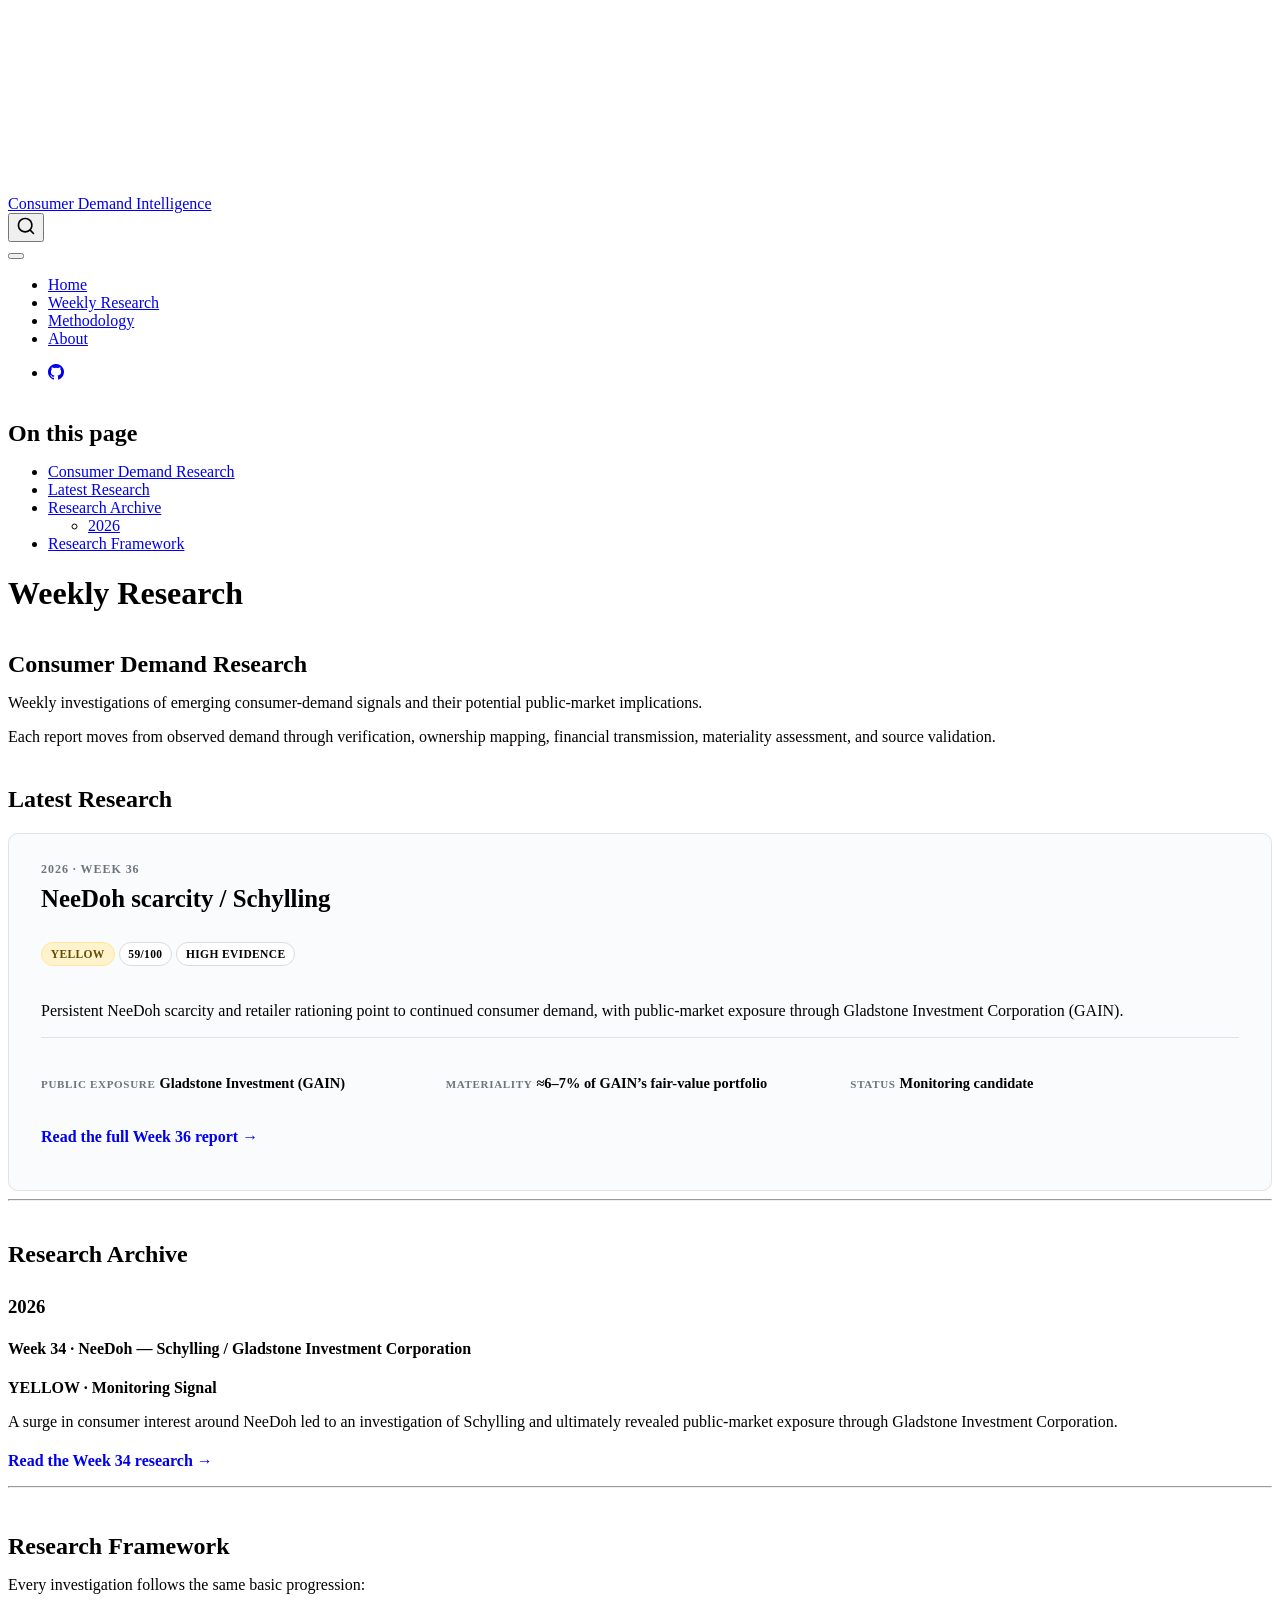
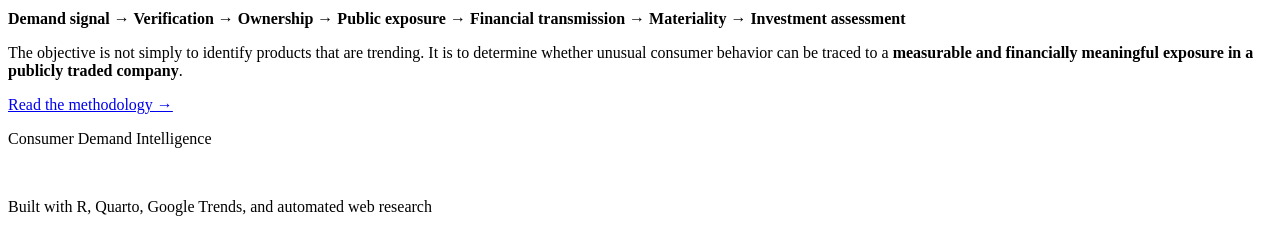
==== index.html @ 35b27fda "Built site for gh-pages" ====
<!DOCTYPE html>
<html xmlns="http://www.w3.org/1999/xhtml" lang="en" xml:lang="en"><head>

<meta charset="utf-8">
<meta name="generator" content="quarto-1.10.18">

<meta name="viewport" content="width=device-width, initial-scale=1.0, user-scalable=yes">


<title>Weekly Research – Consumer Demand Intelligence</title>
<style>
/* Default styles provided by pandoc.
** See https://pandoc.org/MANUAL.html#variables-for-html for config info.
*/
span.smallcaps{font-variant: small-caps;}
div.columns{display: flex; gap: 1.5em;}
div.column{flex: auto;}
@media screen {
div.columns{gap: min(4vw, 1.5em);}
div.column{overflow-x: auto;}
}
div.hanging-indent{margin-left: 1.5em; text-indent: -1.5em;}
ul.task-list{list-style: none;}
ul.task-list li input[type="checkbox"] {
  width: 0.8em;
  margin: 0 0.8em 0.2em -1em; /* quarto-specific, see https://github.com/quarto-dev/quarto-cli/issues/4556 */ 
  vertical-align: middle;
}
</style>


<script src="site_libs/quarto-nav/quarto-nav.js"></script>
<script src="site_libs/quarto-nav/headroom.min.js"></script>
<script src="site_libs/clipboard/clipboard.min.js"></script>
<script src="site_libs/quarto-search/autocomplete.umd.js"></script>
<script src="site_libs/quarto-search/fuse.min.js"></script>
<script src="site_libs/quarto-search/quarto-search.js"></script>
<meta name="quarto:offset" content="./">
<script src="site_libs/quarto-html/quarto.js" type="module"></script>
<script src="site_libs/quarto-html/tabsets/tabsets.js" type="module"></script>
<script src="site_libs/quarto-html/popper.min.js"></script>
<script src="site_libs/quarto-html/tippy.umd.min.js"></script>
<script src="site_libs/quarto-html/anchor.min.js"></script>
<link href="site_libs/quarto-html/tippy.css" rel="stylesheet">
<link href="site_libs/quarto-html/quarto-syntax-highlighting-64a204ab8560d761af7679ceaba22944.css" rel="stylesheet" id="quarto-text-highlighting-styles">
<script src="site_libs/bootstrap/bootstrap.min.js"></script>
<link href="site_libs/bootstrap/bootstrap-icons.css" rel="stylesheet">
<link href="site_libs/bootstrap/bootstrap-3e9b1289f5f353c49b617ce48ad2bc38.min.css" rel="stylesheet" append-hash="true" id="quarto-bootstrap" data-mode="light">
<script id="quarto-search-options" type="application/json">{
  "location": "navbar",
  "copy-button": false,
  "collapse-after": 3,
  "panel-placement": "end",
  "type": "overlay",
  "limit": 50,
  "keyboard-shortcut": [
    "f",
    "/",
    "s"
  ],
  "show-item-context": false,
  "language": {
    "search-no-results-text": "No results",
    "search-matching-documents-text": "matching documents",
    "search-copy-link-title": "Copy link to search",
    "search-hide-matches-text": "Hide additional matches",
    "search-more-match-text": "more match in this document",
    "search-more-matches-text": "more matches in this document",
    "search-clear-button-title": "Clear",
    "search-text-placeholder": "",
    "search-detached-cancel-button-title": "Cancel",
    "search-submit-button-title": "Submit",
    "search-label": "Search"
  }
}</script>


<link rel="stylesheet" href="styles.css">
</head>

<body class="nav-fixed research-hub quarto-light">

<div id="quarto-search-results"></div>
  <header id="quarto-header" class="headroom fixed-top">
    <nav class="navbar navbar-expand-lg " data-bs-theme="dark">
      <div class="navbar-container container-fluid">
      <div class="navbar-brand-container mx-auto">
    <a class="navbar-brand" href="./index.html">
    <span class="navbar-title">Consumer Demand Intelligence</span>
    </a>
  </div>
            <div id="quarto-search" class="" title="Search"></div>
          <button class="navbar-toggler" type="button" data-bs-toggle="collapse" data-bs-target="#navbarCollapse" aria-controls="navbarCollapse" role="menu" aria-expanded="false" aria-label="Toggle navigation" onclick="if (window.quartoToggleHeadroom) { window.quartoToggleHeadroom(); }">
  <span class="navbar-toggler-icon"></span>
</button>
          <div class="collapse navbar-collapse" id="navbarCollapse">
            <ul class="navbar-nav navbar-nav-scroll me-auto">
  <li class="nav-item">
    <a class="nav-link active" href="./index.html" aria-current="page"> 
<span class="menu-text">Home</span></a>
  </li>  
  <li class="nav-item">
    <a class="nav-link" href="./research/index.html"> 
<span class="menu-text">Weekly Research</span></a>
  </li>  
  <li class="nav-item">
    <a class="nav-link" href="./methodology.html"> 
<span class="menu-text">Methodology</span></a>
  </li>  
  <li class="nav-item">
    <a class="nav-link" href="./about.html"> 
<span class="menu-text">About</span></a>
  </li>  
</ul>
            <ul class="navbar-nav navbar-nav-scroll ms-auto">
  <li class="nav-item compact">
    <a class="nav-link" href="https://github.com/JosePenaS/consumer-demand-intelligence"> <i class="bi bi-github" role="img">
</i> 
<span class="menu-text"></span></a>
  </li>  
</ul>
          </div> <!-- /navcollapse -->
            <div class="quarto-navbar-tools">
</div>
      </div> <!-- /container-fluid -->
    </nav>
</header>
<!-- content -->
<div id="quarto-content" class="quarto-container page-columns page-rows-contents page-layout-full page-navbar">
<!-- sidebar -->
<!-- margin-sidebar -->
    <div id="quarto-margin-sidebar" class="sidebar margin-sidebar">
        <nav id="TOC" role="doc-toc" class="toc-active">
    <h2 id="toc-title">On this page</h2>
   
  <ul>
  <li><a href="#consumer-demand-research" id="toc-consumer-demand-research" class="nav-link active" data-scroll-target="#consumer-demand-research">Consumer Demand Research</a></li>
  <li><a href="#latest-research" id="toc-latest-research" class="nav-link" data-scroll-target="#latest-research">Latest Research</a></li>
  <li><a href="#research-archive" id="toc-research-archive" class="nav-link" data-scroll-target="#research-archive">Research Archive</a>
  <ul class="collapse">
  <li><a href="#section" id="toc-section" class="nav-link" data-scroll-target="#section">2026</a></li>
  </ul></li>
  <li><a href="#research-framework" id="toc-research-framework" class="nav-link" data-scroll-target="#research-framework">Research Framework</a></li>
  </ul>
</nav>
    </div>
<!-- main -->
<main class="content column-page-left" id="quarto-document-content">

<header id="title-block-header" class="quarto-title-block default">
<div class="quarto-title">
<h1 class="title">Weekly Research</h1>
</div>



<div class="quarto-title-meta column-page-left">

    
  
    
  </div>
  


</header>


<section id="consumer-demand-research" class="level2">
<h2 class="anchored" data-anchor-id="consumer-demand-research">Consumer Demand Research</h2>
<p>Weekly investigations of emerging consumer-demand signals and their potential public-market implications.</p>
<p>Each report moves from observed demand through verification, ownership mapping, financial transmission, materiality assessment, and source validation.</p>
<!-- AUTO-WEEKLY-START -->
</section>
<section id="latest-research" class="level2">
<h2 class="anchored" data-anchor-id="latest-research">Latest Research</h2>
<div class="research-feature">
<div class="research-kicker">
2026 · WEEK 36
</div>
<section id="needoh-scarcity-schylling" class="level3">
<h3 class="anchored" data-anchor-id="needoh-scarcity-schylling">NeeDoh scarcity / Schylling</h3>
<div class="research-meta">
<p><span class="research-badge research-badge-yellow">YELLOW</span> <span class="research-badge">59/100</span> <span class="research-badge">HIGH EVIDENCE</span></p>
</div>
<p>Persistent NeeDoh scarcity and retailer rationing point to continued consumer demand, with public-market exposure through Gladstone Investment Corporation (GAIN).</p>
<div class="research-stats">
<div>
<p><span>PUBLIC EXPOSURE</span> <strong>Gladstone Investment (GAIN)</strong></p>
</div>
<div>
<p><span>MATERIALITY</span> <strong>≈6–7% of GAIN’s fair-value portfolio</strong></p>
</div>
<div>
<p><span>STATUS</span> <strong>Monitoring candidate</strong></p>
</div>
</div>
<p><a href="2026-W36.qmd" class="research-report-link">Read the full Week 36 report →</a></p>
</section>
</div>
<!-- AUTO-WEEKLY-END -->
<hr>
</section>
<section id="research-archive" class="level2">
<h2 class="anchored" data-anchor-id="research-archive">Research Archive</h2>
<section id="section" class="level3">
<h3 class="anchored" data-anchor-id="section">2026</h3>
<section id="week-34-needoh-schylling-gladstone-investment-corporation" class="level4">
<h4 class="anchored" data-anchor-id="week-34-needoh-schylling-gladstone-investment-corporation">Week 34 · NeeDoh — Schylling / Gladstone Investment Corporation</h4>
<p><strong>YELLOW · Monitoring Signal</strong></p>
<p>A surge in consumer interest around NeeDoh led to an investigation of Schylling and ultimately revealed public-market exposure through Gladstone Investment Corporation.</p>
<p><a href="2026-W34-needoh.qmd">Read the Week 34 research →</a></p>
<hr>
</section>
</section>
</section>
<section id="research-framework" class="level2">
<h2 class="anchored" data-anchor-id="research-framework">Research Framework</h2>
<p>Every investigation follows the same basic progression:</p>
<p><strong>Demand signal → Verification → Ownership → Public exposure → Financial transmission → Materiality → Investment assessment</strong></p>
<p>The objective is not simply to identify products that are trending. It is to determine whether unusual consumer behavior can be traced to a <strong>measurable and financially meaningful exposure in a publicly traded company</strong>.</p>
<p><a href="../methodology.qmd">Read the methodology →</a></p>


</section>

</main> <!-- /main -->
<script id="quarto-html-after-body" type="application/javascript">
  window.document.addEventListener("DOMContentLoaded", function (event) {
    const icon = "";
    const anchorJS = new window.AnchorJS();
    anchorJS.options = {
      placement: 'right',
      icon: icon
    };
    anchorJS.add('.anchored');
    const isCodeAnnotation = (el) => {
      for (const clz of el.classList) {
        if (clz.startsWith('code-annotation-')) {                     
          return true;
        }
      }
      return false;
    }
    const onCopySuccess = function(e) {
      // button target
      const button = e.trigger;
      // don't keep focus
      button.blur();
      // flash "checked"
      button.classList.add('code-copy-button-checked');
      var currentTitle = button.getAttribute("title");
      button.setAttribute("title", "Copied!");
      let tooltip;
      if (window.bootstrap) {
        button.setAttribute("data-bs-toggle", "tooltip");
        button.setAttribute("data-bs-placement", "left");
        button.setAttribute("data-bs-title", "Copied!");
        tooltip = new bootstrap.Tooltip(button, 
          { trigger: "manual", 
            customClass: "code-copy-button-tooltip",
            offset: [0, -8]});
        tooltip.show();    
      }
      setTimeout(function() {
        if (tooltip) {
          tooltip.hide();
          button.removeAttribute("data-bs-title");
          button.removeAttribute("data-bs-toggle");
          button.removeAttribute("data-bs-placement");
        }
        button.setAttribute("title", currentTitle);
        button.classList.remove('code-copy-button-checked');
      }, 1000);
      // clear code selection
      e.clearSelection();
    }
    const getTextToCopy = function(trigger) {
      const outerScaffold = trigger.parentElement.cloneNode(true);
      const codeEl = outerScaffold.querySelector('code');
      for (const childEl of codeEl.children) {
        if (isCodeAnnotation(childEl)) {
          childEl.remove();
        }
      }
      return codeEl.innerText;
    }
    const clipboard = new window.ClipboardJS('.code-copy-button:not([data-in-quarto-modal])', {
      text: getTextToCopy
    });
    clipboard.on('success', onCopySuccess);
    if (window.document.getElementById('quarto-embedded-source-code-modal')) {
      const clipboardModal = new window.ClipboardJS('.code-copy-button[data-in-quarto-modal]', {
        text: getTextToCopy,
        container: window.document.getElementById('quarto-embedded-source-code-modal')
      });
      clipboardModal.on('success', onCopySuccess);
    }
      var localhostRegex = new RegExp(/^(?:http|https):\/\/localhost\:?[0-9]*\//);
      var mailtoRegex = new RegExp(/^mailto:/);
        var filterRegex = new RegExp("https:\/\/JosePenaS\.github\.io\/consumer-demand-intelligence\/");
      var isInternal = (href) => {
          return filterRegex.test(href) || localhostRegex.test(href) || mailtoRegex.test(href);
      }
      // Inspect non-navigation links and adorn them if external
     var links = window.document.querySelectorAll('a[href]:not(.nav-link):not(.navbar-brand):not(.toc-action):not(.sidebar-link):not(.sidebar-item-toggle):not(.pagination-link):not(.no-external):not([aria-hidden]):not(.dropdown-item):not(.quarto-navigation-tool):not(.about-link)');
      for (var i=0; i<links.length; i++) {
        const link = links[i];
        if (!isInternal(link.href)) {
          // undo the damage that might have been done by quarto-nav.js in the case of
          // links that we want to consider external
          if (link.dataset.originalHref !== undefined) {
            link.href = link.dataset.originalHref;
          }
            // target, if specified
            link.setAttribute("target", "_blank");
            if (link.getAttribute("rel") === null) {
              link.setAttribute("rel", "noopener");
            }
        }
      }
    function tippyHover(el, contentFn, onTriggerFn, onUntriggerFn) {
      const config = {
        allowHTML: true,
        maxWidth: 500,
        delay: 100,
        arrow: false,
        appendTo: function(el) {
            return el.parentElement;
        },
        interactive: true,
        interactiveBorder: 10,
        theme: 'quarto',
        placement: 'bottom-start',
      };
      if (contentFn) {
        config.content = contentFn;
      }
      if (onTriggerFn) {
        config.onTrigger = onTriggerFn;
      }
      if (onUntriggerFn) {
        config.onUntrigger = onUntriggerFn;
      }
      window.tippy(el, config); 
    }
    const noterefs = window.document.querySelectorAll('a[role="doc-noteref"]');
    for (var i=0; i<noterefs.length; i++) {
      const ref = noterefs[i];
      tippyHover(ref, function() {
        // use id or data attribute instead here
        let href = ref.getAttribute('data-footnote-href') || ref.getAttribute('href');
        try { href = new URL(href).hash; } catch {}
        const id = href.replace(/^#\/?/, "");
        const note = window.document.getElementById(id);
        if (note) {
          return note.innerHTML;
        } else {
          return "";
        }
      });
    }
    const xrefs = window.document.querySelectorAll('a.quarto-xref');
    const processXRef = (id, note) => {
      // Strip column container classes
      const stripColumnClz = (el) => {
        el.classList.remove("page-full", "page-columns");
        if (el.children) {
          for (const child of el.children) {
            stripColumnClz(child);
          }
        }
      }
      stripColumnClz(note)
      if (id === null || id.startsWith('sec-')) {
        // Special case sections, only their first couple elements
        const container = document.createElement("div");
        if (note.children && note.children.length > 2) {
          container.appendChild(note.children[0].cloneNode(true));
          for (let i = 1; i < note.children.length; i++) {
            const child = note.children[i];
            if (child.tagName === "P" && child.innerText === "") {
              continue;
            } else {
              container.appendChild(child.cloneNode(true));
              break;
            }
          }
          if (window.Quarto?.typesetMath) {
            window.Quarto.typesetMath(container);
          }
          return container.innerHTML
        } else {
          if (window.Quarto?.typesetMath) {
            window.Quarto.typesetMath(note);
          }
          return note.innerHTML;
        }
      } else {
        // Remove any anchor links if they are present
        const anchorLink = note.querySelector('a.anchorjs-link');
        if (anchorLink) {
          anchorLink.remove();
        }
        if (window.Quarto?.typesetMath) {
          window.Quarto.typesetMath(note);
        }
        if (note.classList.contains("callout")) {
          return note.outerHTML;
        } else {
          return note.innerHTML;
        }
      }
    }
    for (var i=0; i<xrefs.length; i++) {
      const xref = xrefs[i];
      tippyHover(xref, undefined, function(instance) {
        instance.disable();
        let url = xref.getAttribute('href');
        let hash = undefined; 
        if (url.startsWith('#')) {
          hash = url;
        } else {
          try { hash = new URL(url).hash; } catch {}
        }
        if (hash) {
          const id = hash.replace(/^#\/?/, "");
          const note = window.document.getElementById(id);
          if (note !== null) {
            try {
              const html = processXRef(id, note.cloneNode(true));
              instance.setContent(html);
            } finally {
              instance.enable();
              instance.show();
            }
          } else {
            // See if we can fetch this
            fetch(url.split('#')[0])
            .then(res => res.text())
            .then(html => {
              const parser = new DOMParser();
              const htmlDoc = parser.parseFromString(html, "text/html");
              const note = htmlDoc.getElementById(id);
              if (note !== null) {
                const html = processXRef(id, note);
                instance.setContent(html);
              } 
            }).finally(() => {
              instance.enable();
              instance.show();
            });
          }
        } else {
          // See if we can fetch a full url (with no hash to target)
          // This is a special case and we should probably do some content thinning / targeting
          fetch(url)
          .then(res => res.text())
          .then(html => {
            const parser = new DOMParser();
            const htmlDoc = parser.parseFromString(html, "text/html");
            const note = htmlDoc.querySelector('main.content');
            if (note !== null) {
              // This should only happen for chapter cross references
              // (since there is no id in the URL)
              // remove the first header
              if (note.children.length > 0 && note.children[0].tagName === "HEADER") {
                note.children[0].remove();
              }
              const html = processXRef(null, note);
              instance.setContent(html);
            } 
          }).finally(() => {
            instance.enable();
            instance.show();
          });
        }
      }, function(instance) {
      });
    }
        let selectedAnnoteEl;
        const selectorForAnnotation = ( cell, annotation) => {
          let cellAttr = 'data-code-cell="' + cell + '"';
          let lineAttr = 'data-code-annotation="' +  annotation + '"';
          const selector = 'span[' + cellAttr + '][' + lineAttr + ']';
          return selector;
        }
        const selectCodeLines = (annoteEl) => {
          const doc = window.document;
          const targetCell = annoteEl.getAttribute("data-target-cell");
          const targetAnnotation = annoteEl.getAttribute("data-target-annotation");
          const annoteSpan = window.document.querySelector(selectorForAnnotation(targetCell, targetAnnotation));
          const lines = annoteSpan.getAttribute("data-code-lines").split(",");
          const lineIds = lines.map((line) => {
            return targetCell + "-" + line;
          })
          let top = null;
          let height = null;
          let parent = null;
          if (lineIds.length > 0) {
              //compute the position of the single el (top and bottom and make a div)
              const el = window.document.getElementById(lineIds[0]);
              top = el.offsetTop;
              height = el.offsetHeight;
              parent = el.parentElement.parentElement;
            if (lineIds.length > 1) {
              const lastEl = window.document.getElementById(lineIds[lineIds.length - 1]);
              const bottom = lastEl.offsetTop + lastEl.offsetHeight;
              height = bottom - top;
            }
            if (top !== null && height !== null && parent !== null) {
              // cook up a div (if necessary) and position it 
              let div = window.document.getElementById("code-annotation-line-highlight");
              if (div === null) {
                div = window.document.createElement("div");
                div.setAttribute("id", "code-annotation-line-highlight");
                div.style.position = 'absolute';
                parent.appendChild(div);
              }
              div.style.top = top - 2 + "px";
              div.style.height = height + 4 + "px";
              div.style.left = 0;
              let gutterDiv = window.document.getElementById("code-annotation-line-highlight-gutter");
              if (gutterDiv === null) {
                gutterDiv = window.document.createElement("div");
                gutterDiv.setAttribute("id", "code-annotation-line-highlight-gutter");
                gutterDiv.style.position = 'absolute';
                const codeCell = window.document.getElementById(targetCell);
                const gutter = codeCell.querySelector('.code-annotation-gutter');
                gutter.appendChild(gutterDiv);
              }
              gutterDiv.style.top = top - 2 + "px";
              gutterDiv.style.height = height + 4 + "px";
            }
            selectedAnnoteEl = annoteEl;
          }
        };
        const unselectCodeLines = () => {
          const elementsIds = ["code-annotation-line-highlight", "code-annotation-line-highlight-gutter"];
          elementsIds.forEach((elId) => {
            const div = window.document.getElementById(elId);
            if (div) {
              div.remove();
            }
          });
          selectedAnnoteEl = undefined;
        };
          // Handle positioning of the toggle
      window.addEventListener(
        "resize",
        throttle(() => {
          elRect = undefined;
          if (selectedAnnoteEl) {
            selectCodeLines(selectedAnnoteEl);
          }
        }, 10)
      );
      function throttle(fn, ms) {
      let throttle = false;
      let timer;
        return (...args) => {
          if(!throttle) { // first call gets through
              fn.apply(this, args);
              throttle = true;
          } else { // all the others get throttled
              if(timer) clearTimeout(timer); // cancel #2
              timer = setTimeout(() => {
                fn.apply(this, args);
                timer = throttle = false;
              }, ms);
          }
        };
      }
        // Attach click handler to the DT
        const annoteDls = window.document.querySelectorAll('dt[data-target-cell]');
        for (const annoteDlNode of annoteDls) {
          annoteDlNode.addEventListener('click', (event) => {
            const clickedEl = event.target;
            if (clickedEl !== selectedAnnoteEl) {
              unselectCodeLines();
              const activeEl = window.document.querySelector('dt[data-target-cell].code-annotation-active');
              if (activeEl) {
                activeEl.classList.remove('code-annotation-active');
              }
              selectCodeLines(clickedEl);
              clickedEl.classList.add('code-annotation-active');
            } else {
              // Unselect the line
              unselectCodeLines();
              clickedEl.classList.remove('code-annotation-active');
            }
          });
        }
    const findCites = (el) => {
      const parentEl = el.parentElement;
      if (parentEl) {
        const cites = parentEl.dataset.cites;
        if (cites) {
          return {
            el,
            cites: cites.split(' ')
          };
        } else {
          return findCites(el.parentElement)
        }
      } else {
        return undefined;
      }
    };
    var bibliorefs = window.document.querySelectorAll('a[role="doc-biblioref"]');
    for (var i=0; i<bibliorefs.length; i++) {
      const ref = bibliorefs[i];
      const citeInfo = findCites(ref);
      if (citeInfo) {
        tippyHover(citeInfo.el, function() {
          var popup = window.document.createElement('div');
          citeInfo.cites.forEach(function(cite) {
            var citeDiv = window.document.createElement('div');
            citeDiv.classList.add('hanging-indent');
            citeDiv.classList.add('csl-entry');
            var biblioDiv = window.document.getElementById('ref-' + cite);
            if (biblioDiv) {
              citeDiv.innerHTML = biblioDiv.innerHTML;
            }
            popup.appendChild(citeDiv);
          });
          return popup.innerHTML;
        });
      }
    }
  });
  </script>
</div> <!-- /content -->
<footer class="footer">
  <div class="nav-footer">
    <div class="nav-footer-left">
<p>Consumer Demand Intelligence</p>
</div>   
    <div class="nav-footer-center">
      &nbsp;
    </div>
    <div class="nav-footer-right">
<p>Built with R, Quarto, Google Trends, and automated web research</p>
</div>
  </div>
</footer>




</body></html>
---- site_libs/quarto-html/tippy.css ----
.tippy-box[data-animation=fade][data-state=hidden]{opacity:0}[data-tippy-root]{max-width:calc(100vw - 10px)}.tippy-box{position:relative;background-color:#333;color:#fff;border-radius:4px;font-size:14px;line-height:1.4;white-space:normal;outline:0;transition-property:transform,visibility,opacity}.tippy-box[data-placement^=top]>.tippy-arrow{bottom:0}.tippy-box[data-placement^=top]>.tippy-arrow:before{bottom:-7px;left:0;border-width:8px 8px 0;border-top-color:initial;transform-origin:center top}.tippy-box[data-placement^=bottom]>.tippy-arrow{top:0}.tippy-box[data-placement^=bottom]>.tippy-arrow:before{top:-7px;left:0;border-width:0 8px 8px;border-bottom-color:initial;transform-origin:center bottom}.tippy-box[data-placement^=left]>.tippy-arrow{right:0}.tippy-box[data-placement^=left]>.tippy-arrow:before{border-width:8px 0 8px 8px;border-left-color:initial;right:-7px;transform-origin:center left}.tippy-box[data-placement^=right]>.tippy-arrow{left:0}.tippy-box[data-placement^=right]>.tippy-arrow:before{left:-7px;border-width:8px 8px 8px 0;border-right-color:initial;transform-origin:center right}.tippy-box[data-inertia][data-state=visible]{transition-timing-function:cubic-bezier(.54,1.5,.38,1.11)}.tippy-arrow{width:16px;height:16px;color:#333}.tippy-arrow:before{content:"";position:absolute;border-color:transparent;border-style:solid}.tippy-content{position:relative;padding:5px 9px;z-index:1}
---- site_libs/quarto-html/quarto-syntax-highlighting-64a204ab8560d761af7679ceaba22944.css ----
/* quarto syntax highlight colors */
:root {
  --quarto-hl-ot-color: #003B4F;
  --quarto-hl-at-color: #657422;
  --quarto-hl-ss-color: #20794D;
  --quarto-hl-an-color: #5E5E5E;
  --quarto-hl-fu-color: #4758AB;
  --quarto-hl-st-color: #20794D;
  --quarto-hl-cf-color: #003B4F;
  --quarto-hl-op-color: #5E5E5E;
  --quarto-hl-er-color: #AD0000;
  --quarto-hl-bn-color: #AD0000;
  --quarto-hl-al-color: #AD0000;
  --quarto-hl-va-color: #111111;
  --quarto-hl-bu-color: inherit;
  --quarto-hl-ex-color: inherit;
  --quarto-hl-pp-color: #AD0000;
  --quarto-hl-in-color: #5E5E5E;
  --quarto-hl-vs-color: #20794D;
  --quarto-hl-wa-color: #5E5E5E;
  --quarto-hl-do-color: #5E5E5E;
  --quarto-hl-im-color: #00769E;
  --quarto-hl-ch-color: #20794D;
  --quarto-hl-dt-color: #AD0000;
  --quarto-hl-fl-color: #AD0000;
  --quarto-hl-co-color: #5E5E5E;
  --quarto-hl-cv-color: #5E5E5E;
  --quarto-hl-cn-color: #8f5902;
  --quarto-hl-sc-color: #5E5E5E;
  --quarto-hl-dv-color: #AD0000;
  --quarto-hl-kw-color: #003B4F;
}

/* other quarto variables */
:root {
  --quarto-font-monospace: SFMono-Regular, Menlo, Monaco, Consolas, "Liberation Mono", "Courier New", monospace;
}

/* syntax highlight based on Pandoc's rules */
pre > code.sourceCode > span {
  color: #003B4F;
}

code.sourceCode > span {
  color: #003B4F;
}

div.sourceCode,
div.sourceCode pre.sourceCode {
  color: #003B4F;
}

/* Normal */
code span {
  color: #003B4F;
}

/* Alert */
code span.al {
  color: #AD0000;
  font-style: inherit;
}

/* Annotation */
code span.an {
  color: #5E5E5E;
  font-style: inherit;
}

/* Attribute */
code span.at {
  color: #657422;
  font-style: inherit;
}

/* BaseN */
code span.bn {
  color: #AD0000;
  font-style: inherit;
}

/* BuiltIn */
code span.bu {
  font-style: inherit;
}

/* ControlFlow */
code span.cf {
  color: #003B4F;
  font-weight: bold;
  font-style: inherit;
}

/* Char */
code span.ch {
  color: #20794D;
  font-style: inherit;
}

/* Constant */
code span.cn {
  color: #8f5902;
  font-style: inherit;
}

/* Comment */
code span.co {
  color: #5E5E5E;
  font-style: inherit;
}

/* CommentVar */
code span.cv {
  color: #5E5E5E;
  font-style: italic;
}

/* Documentation */
code span.do {
  color: #5E5E5E;
  font-style: italic;
}

/* DataType */
code span.dt {
  color: #AD0000;
  font-style: inherit;
}

/* DecVal */
code span.dv {
  color: #AD0000;
  font-style: inherit;
}

/* Error */
code span.er {
  color: #AD0000;
  font-style: inherit;
}

/* Extension */
code span.ex {
  font-style: inherit;
}

/* Float */
code span.fl {
  color: #AD0000;
  font-style: inherit;
}

/* Function */
code span.fu {
  color: #4758AB;
  font-style: inherit;
}

/* Import */
code span.im {
  color: #00769E;
  font-style: inherit;
}

/* Information */
code span.in {
  color: #5E5E5E;
  font-style: inherit;
}

/* Keyword */
code span.kw {
  color: #003B4F;
  font-weight: bold;
  font-style: inherit;
}

/* Operator */
code span.op {
  color: #5E5E5E;
  font-style: inherit;
}

/* Other */
code span.ot {
  color: #003B4F;
  font-style: inherit;
}

/* Preprocessor */
code span.pp {
  color: #AD0000;
  font-style: inherit;
}

/* SpecialChar */
code span.sc {
  color: #5E5E5E;
  font-style: inherit;
}

/* SpecialString */
code span.ss {
  color: #20794D;
  font-style: inherit;
}

/* String */
code span.st {
  color: #20794D;
  font-style: inherit;
}

/* Variable */
code span.va {
  color: #111111;
  font-style: inherit;
}

/* VerbatimString */
code span.vs {
  color: #20794D;
  font-style: inherit;
}

/* Warning */
code span.wa {
  color: #5E5E5E;
  font-style: italic;
}

.prevent-inlining {
  content: "</";
}

/*# sourceMappingURL=9d8d5bb603a83b8298b89080a598c93b.css.map */
---- styles.css ----
/* css styles */

table {
  display: block;
  overflow-x: auto;
  white-space: nowrap;
}

.callout {
  margin-top: 1.5rem;
  margin-bottom: 1.5rem;
}

h2 {
  margin-top: 2.5rem;
}

h3 {
  margin-top: 1.75rem;
}

/* ============================================================
   Weekly Research — comparison table
   ============================================================ */

#comparison-table {
  width: 100%;
  max-width: 100%;
  overflow-x: visible;
}

#comparison-table table {
  width: 100%;
  max-width: 100%;
  table-layout: auto;
  font-size: 0.85rem;
  margin-bottom: 0.75rem;
}

#comparison-table th,
#comparison-table td {
  padding: 0.5rem 0.55rem;
  vertical-align: top;
  line-height: 1.35;
  white-space: normal;
}

#comparison-table th:nth-child(2),
#comparison-table td:nth-child(2),
#comparison-table th:nth-child(3),
#comparison-table td:nth-child(3),
#comparison-table th:nth-child(6),
#comparison-table td:nth-child(6),
#comparison-table th:nth-child(7),
#comparison-table td:nth-child(7) {
  white-space: nowrap;
}

/* ============================================================
   Weekly Research Hub
   ============================================================ */

.research-hub h1.title {
  margin-bottom: 1.25rem;
}

/* Section spacing */
.research-hub h2 {
  margin-top: 2.4rem;
  margin-bottom: 1rem;
}

/* Latest research card */
.research-hub #latest-research + h3 {
  margin-top: 0;
}

.research-hub #latest-research ~ h3:first-of-type {
  font-size: 1.45rem;
}

/* The content between Latest Research and Research Archive */
.research-hub #latest-research {
  margin-bottom: 1rem;
}

.research-hub #latest-research + h3,
.research-hub #latest-research + h3 ~ p {
  max-width: 900px;
}

/* Latest research visual block */
.research-hub #latest-research + h3 {
  padding-top: 1.4rem;
  margin-bottom: 0.75rem;
}

.research-hub #latest-research + h3 ~ p {
  line-height: 1.6;
}

/* Metadata emphasis */
.research-hub strong {
  font-weight: 650;
}

/* Research archive entries */
.research-hub #research-archive ~ h3 {
  margin-top: 1.5rem;
}

.research-hub #research-archive ~ h4 {
  margin-top: 1.5rem;
  margin-bottom: 0.5rem;
  font-size: 1.15rem;
}

/* Links to reports */
.research-hub a[href*="2026-W"] {
  display: inline-block;
  margin-top: 0.3rem;
  font-weight: 600;
  text-decoration: none;
}

.research-hub a[href*="2026-W"]:hover {
  text-decoration: underline;
}

/* Research framework */
.research-hub #research-framework {
  margin-top: 2.75rem;
}

.research-hub #research-framework + p + p {
  padding: 1rem 1.1rem;
  border-left: 3px solid var(--bs-primary);
  background: rgba(0, 0, 0, 0.025);
  border-radius: 0.2rem;
}

/* ============================================================
   Featured weekly research
   ============================================================ */

.research-feature {
  margin-top: 1.25rem;
  padding: 1.75rem 2rem;
  border: 1px solid #dfe3e7;
  border-radius: 0.6rem;
  background: #fafbfc;
}

.research-feature .research-kicker {
  margin-bottom: 0.55rem;
  font-size: 0.75rem;
  font-weight: 700;
  letter-spacing: 0.08em;
  color: #6c757d;
}

.research-feature h3 {
  margin-top: 0;
  margin-bottom: 0.8rem;
  font-size: 1.55rem;
}

.research-meta {
  display: flex;
  flex-wrap: wrap;
  gap: 0.45rem;
  margin-bottom: 1.25rem;
}

.research-badge {
  display: inline-block;
  padding: 0.3rem 0.55rem;
  border: 1px solid #d7dce1;
  border-radius: 999px;
  background: white;
  font-size: 0.72rem;
  font-weight: 700;
  letter-spacing: 0.03em;
}

.research-badge-yellow {
  background: #fff3cd;
  border-color: #ffe69c;
  color: #664d03;
}

.research-feature > p {
  max-width: 820px;
  margin-bottom: 1.35rem;
  font-size: 1.02rem;
  line-height: 1.65;
}

.research-stats {
  display: grid;
  grid-template-columns: repeat(3, minmax(0, 1fr));
  gap: 1rem;
  padding-top: 1.2rem;
  margin-top: 1.1rem;
  border-top: 1px solid #dfe3e7;
}

.research-stats div {
  display: flex;
  flex-direction: column;
  gap: 0.2rem;
}

.research-stats span {
  font-size: 0.69rem;
  font-weight: 700;
  letter-spacing: 0.06em;
  color: #6c757d;
}

.research-stats strong {
  font-size: 0.9rem;
  font-weight: 600;
}

.research-report-link {
  display: inline-block;
  margin-top: 1.4rem;
  font-weight: 600;
  text-decoration: none;
}

.research-report-link:hover {
  text-decoration: underline;
}

@media (max-width: 768px) {
  .research-feature {
    padding: 1.25rem;
  }

  .research-stats {
    grid-template-columns: 1fr;
  }
}
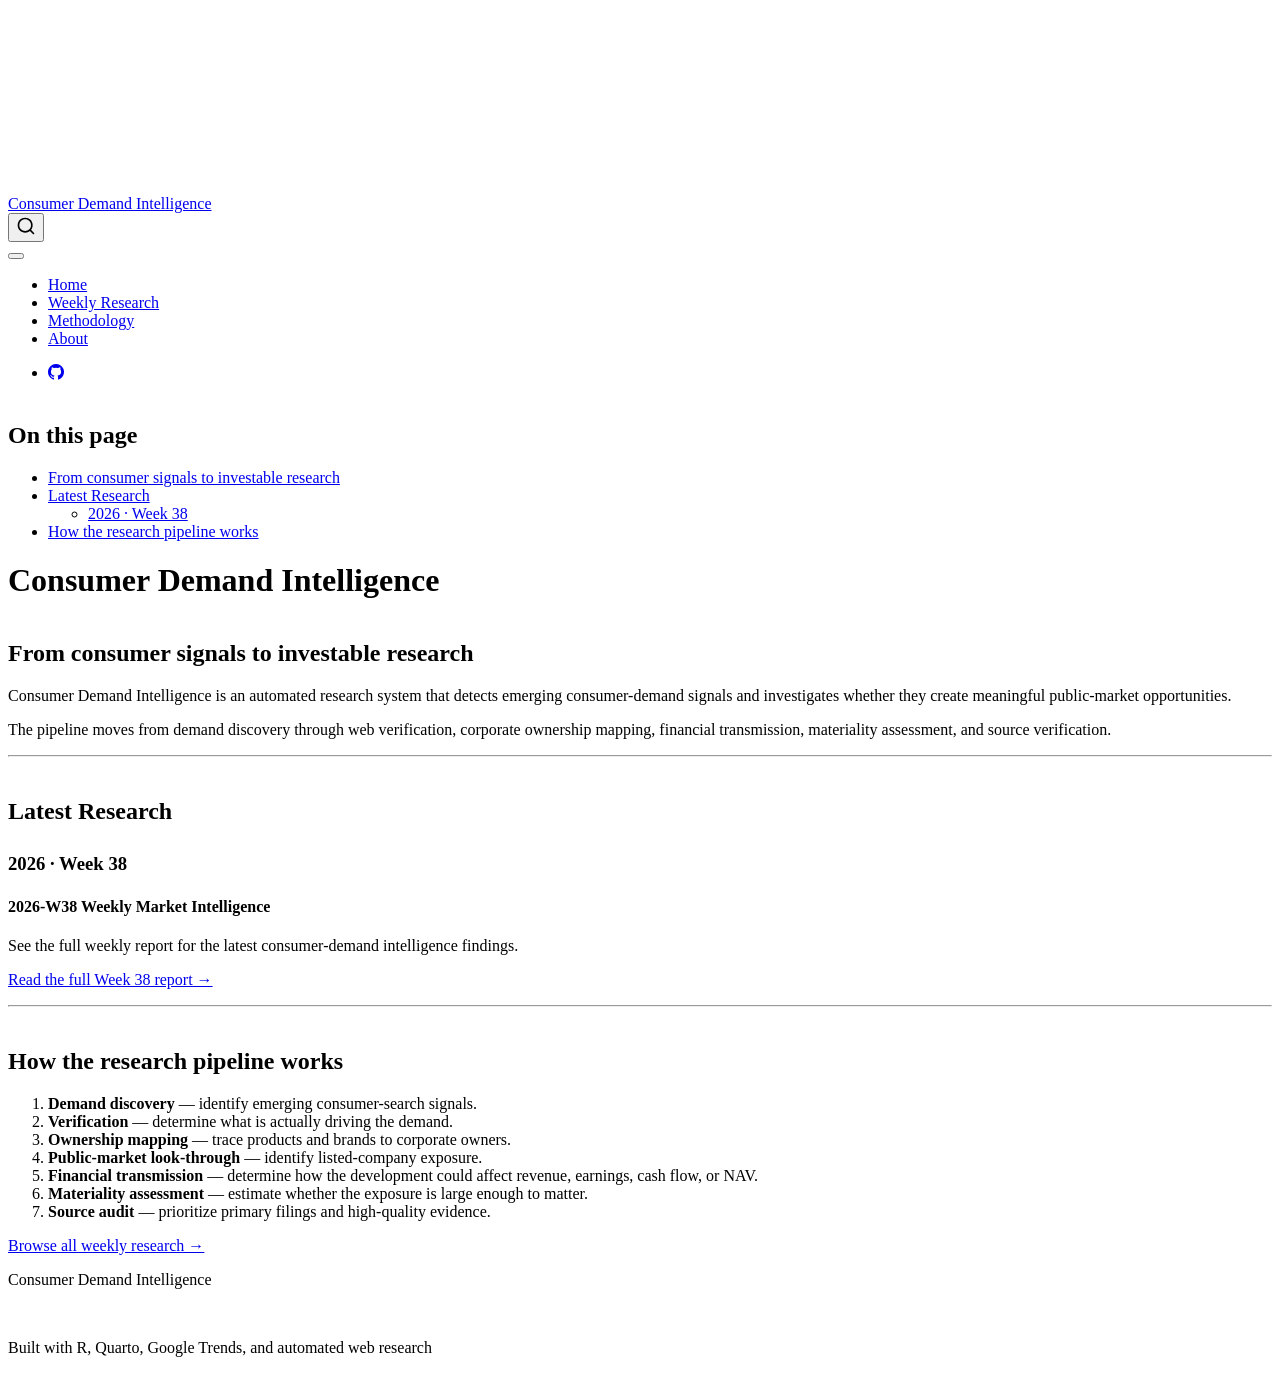
==== commit 1d62981e: "Built site for gh-pages" ====
--- a/index.html
+++ b/index.html
@@ -7,7 +7,7 @@
 <meta name="viewport" content="width=device-width, initial-scale=1.0, user-scalable=yes">
 
 
-<title>Weekly Research – Consumer Demand Intelligence</title>
+<title>Consumer Demand Intelligence</title>
 <style>
 /* Default styles provided by pandoc.
 ** See https://pandoc.org/MANUAL.html#variables-for-html for config info.
@@ -78,7 +78,7 @@
 <link rel="stylesheet" href="styles.css">
 </head>
 
-<body class="nav-fixed research-hub quarto-light">
+<body class="nav-fixed quarto-light">
 
 <div id="quarto-search-results"></div>
   <header id="quarto-header" class="headroom fixed-top">
@@ -134,13 +134,12 @@
     <h2 id="toc-title">On this page</h2>
    
   <ul>
-  <li><a href="#consumer-demand-research" id="toc-consumer-demand-research" class="nav-link active" data-scroll-target="#consumer-demand-research">Consumer Demand Research</a></li>
-  <li><a href="#latest-research" id="toc-latest-research" class="nav-link" data-scroll-target="#latest-research">Latest Research</a></li>
-  <li><a href="#research-archive" id="toc-research-archive" class="nav-link" data-scroll-target="#research-archive">Research Archive</a>
+  <li><a href="#from-consumer-signals-to-investable-research" id="toc-from-consumer-signals-to-investable-research" class="nav-link active" data-scroll-target="#from-consumer-signals-to-investable-research">From consumer signals to investable research</a></li>
+  <li><a href="#latest-research" id="toc-latest-research" class="nav-link" data-scroll-target="#latest-research">Latest Research</a>
   <ul class="collapse">
-  <li><a href="#section" id="toc-section" class="nav-link" data-scroll-target="#section">2026</a></li>
+  <li><a href="#week-38" id="toc-week-38" class="nav-link" data-scroll-target="#week-38">2026 · Week 38</a></li>
   </ul></li>
-  <li><a href="#research-framework" id="toc-research-framework" class="nav-link" data-scroll-target="#research-framework">Research Framework</a></li>
+  <li><a href="#how-the-research-pipeline-works" id="toc-how-the-research-pipeline-works" class="nav-link" data-scroll-target="#how-the-research-pipeline-works">How the research pipeline works</a></li>
   </ul>
 </nav>
     </div>
@@ -149,7 +148,7 @@
 
 <header id="title-block-header" class="quarto-title-block default">
 <div class="quarto-title">
-<h1 class="title">Weekly Research</h1>
+<h1 class="title">Consumer Demand Intelligence</h1>
 </div>
 
 
@@ -166,60 +165,38 @@
 </header>
 
 
-<section id="consumer-demand-research" class="level2">
-<h2 class="anchored" data-anchor-id="consumer-demand-research">Consumer Demand Research</h2>
-<p>Weekly investigations of emerging consumer-demand signals and their potential public-market implications.</p>
-<p>Each report moves from observed demand through verification, ownership mapping, financial transmission, materiality assessment, and source validation.</p>
-<!-- AUTO-WEEKLY-START -->
+<section id="from-consumer-signals-to-investable-research" class="level2">
+<h2 class="anchored" data-anchor-id="from-consumer-signals-to-investable-research">From consumer signals to investable research</h2>
+<p>Consumer Demand Intelligence is an automated research system that detects emerging consumer-demand signals and investigates whether they create meaningful public-market opportunities.</p>
+<p>The pipeline moves from demand discovery through web verification, corporate ownership mapping, financial transmission, materiality assessment, and source verification.</p>
+<hr>
 </section>
 <section id="latest-research" class="level2">
 <h2 class="anchored" data-anchor-id="latest-research">Latest Research</h2>
-<div class="research-feature">
-<div class="research-kicker">
-2026 · WEEK 36
-</div>
-<section id="needoh-scarcity-schylling" class="level3">
-<h3 class="anchored" data-anchor-id="needoh-scarcity-schylling">NeeDoh scarcity / Schylling</h3>
-<div class="research-meta">
-<p><span class="research-badge research-badge-yellow">YELLOW</span> <span class="research-badge">59/100</span> <span class="research-badge">HIGH EVIDENCE</span></p>
-</div>
-<p>Persistent NeeDoh scarcity and retailer rationing point to continued consumer demand, with public-market exposure through Gladstone Investment Corporation (GAIN).</p>
-<div class="research-stats">
-<div>
-<p><span>PUBLIC EXPOSURE</span> <strong>Gladstone Investment (GAIN)</strong></p>
-</div>
-<div>
-<p><span>MATERIALITY</span> <strong>≈6–7% of GAIN’s fair-value portfolio</strong></p>
-</div>
-<div>
-<p><span>STATUS</span> <strong>Monitoring candidate</strong></p>
-</div>
-</div>
-<p><a href="2026-W36.qmd" class="research-report-link">Read the full Week 36 report →</a></p>
-</section>
-</div>
-<!-- AUTO-WEEKLY-END -->
-<hr>
-</section>
-<section id="research-archive" class="level2">
-<h2 class="anchored" data-anchor-id="research-archive">Research Archive</h2>
-<section id="section" class="level3">
-<h3 class="anchored" data-anchor-id="section">2026</h3>
-<section id="week-34-needoh-schylling-gladstone-investment-corporation" class="level4">
-<h4 class="anchored" data-anchor-id="week-34-needoh-schylling-gladstone-investment-corporation">Week 34 · NeeDoh — Schylling / Gladstone Investment Corporation</h4>
-<p><strong>YELLOW · Monitoring Signal</strong></p>
-<p>A surge in consumer interest around NeeDoh led to an investigation of Schylling and ultimately revealed public-market exposure through Gladstone Investment Corporation.</p>
-<p><a href="2026-W34-needoh.qmd">Read the Week 34 research →</a></p>
+<!-- LATEST-RESEARCH-START -->
+<section id="week-38" class="level3">
+<h3 class="anchored" data-anchor-id="week-38">2026 · Week 38</h3>
+<section id="w38-weekly-market-intelligence" class="level4">
+<h4 class="anchored" data-anchor-id="w38-weekly-market-intelligence">2026-W38 Weekly Market Intelligence</h4>
+<p>See the full weekly report for the latest consumer-demand intelligence findings.</p>
+<p><a href="./research/2026-W38.html">Read the full Week 38 report →</a></p>
+<!-- LATEST-RESEARCH-END -->
 <hr>
 </section>
 </section>
 </section>
-<section id="research-framework" class="level2">
-<h2 class="anchored" data-anchor-id="research-framework">Research Framework</h2>
-<p>Every investigation follows the same basic progression:</p>
-<p><strong>Demand signal → Verification → Ownership → Public exposure → Financial transmission → Materiality → Investment assessment</strong></p>
-<p>The objective is not simply to identify products that are trending. It is to determine whether unusual consumer behavior can be traced to a <strong>measurable and financially meaningful exposure in a publicly traded company</strong>.</p>
-<p><a href="../methodology.qmd">Read the methodology →</a></p>
+<section id="how-the-research-pipeline-works" class="level2">
+<h2 class="anchored" data-anchor-id="how-the-research-pipeline-works">How the research pipeline works</h2>
+<ol type="1">
+<li><strong>Demand discovery</strong> — identify emerging consumer-search signals.</li>
+<li><strong>Verification</strong> — determine what is actually driving the demand.</li>
+<li><strong>Ownership mapping</strong> — trace products and brands to corporate owners.</li>
+<li><strong>Public-market look-through</strong> — identify listed-company exposure.</li>
+<li><strong>Financial transmission</strong> — determine how the development could affect revenue, earnings, cash flow, or NAV.</li>
+<li><strong>Materiality assessment</strong> — estimate whether the exposure is large enough to matter.</li>
+<li><strong>Source audit</strong> — prioritize primary filings and high-quality evidence.</li>
+</ol>
+<p><a href="./research/index.html">Browse all weekly research →</a></p>
 
 
 </section>
--- a/styles.css
+++ b/styles.css
@@ -244,5 +244,319 @@
   }
 }
 
-
-
+/* ============================================================
+   Individual Weekly Research Report
+   ============================================================ */
+
+.research-report {
+  --report-max-width: 980px;
+}
+
+/* Main content width */
+.research-report main.content {
+  max-width: var(--report-max-width);
+}
+
+/* Title treatment */
+.research-report h1.title {
+  margin-bottom: 0.35rem;
+  font-size: 2.15rem;
+  line-height: 1.15;
+}
+
+.research-report .quarto-title-meta {
+  margin-bottom: 2rem;
+}
+
+/* Section hierarchy */
+.research-report h2 {
+  margin-top: 3rem;
+  margin-bottom: 1rem;
+  padding-bottom: 0.45rem;
+  border-bottom: 1px solid #dfe3e7;
+}
+
+.research-report h3 {
+  margin-top: 2rem;
+}
+
+/* General paragraph readability */
+.research-report p {
+  line-height: 1.65;
+}
+
+/* Lists */
+.research-report ul,
+.research-report ol {
+  padding-left: 1.35rem;
+}
+
+.research-report li {
+  margin-bottom: 0.55rem;
+  line-height: 1.58;
+}
+
+/* Executive briefing */
+.research-report #executive-briefing + ul {
+  margin-top: 1.1rem;
+  padding: 1.25rem 1.4rem 1.15rem 2.35rem;
+  border: 1px solid #dfe3e7;
+  border-radius: 0.55rem;
+  background: #fafbfc;
+}
+
+.research-report #executive-briefing + ul li {
+  margin-bottom: 0.8rem;
+}
+
+.research-report #executive-briefing + ul li:last-child {
+  margin-bottom: 0;
+}
+
+/* Ranked story */
+.research-report #ranked-stories + ol {
+  padding: 0;
+  margin-top: 1.25rem;
+  list-style: none;
+}
+
+.research-report #ranked-stories + ol > li {
+  margin-bottom: 1rem;
+  padding: 1rem 1.2rem;
+  border-left: 4px solid #f0c36d;
+  background: #fffaf0;
+  font-weight: 700;
+  border-radius: 0.25rem;
+}
+
+/* Content immediately following ranked story heading */
+.research-report #ranked-stories ~ ul {
+  max-width: 920px;
+}
+
+/* Comparison table */
+.research-report #comparison-table {
+  margin-top: 1.2rem;
+}
+
+/* Monitoring / rejected / analyst / watchlist sections */
+.research-report #monitoring-signals + ul,
+.research-report #rejected-or-low-value-signals + ul,
+.research-report #analyst-quality-flags + ul,
+.research-report #next-week-watchlist + ul {
+  margin-top: 1rem;
+}
+
+.research-report #monitoring-signals + ul > li,
+.research-report #rejected-or-low-value-signals + ul > li,
+.research-report #analyst-quality-flags + ul > li,
+.research-report #next-week-watchlist + ul > li {
+  margin-bottom: 1rem;
+}
+
+/* Sources */
+.research-report #sources + ul {
+  margin-top: 1rem;
+  padding-left: 1.2rem;
+}
+
+.research-report #sources + ul li {
+  margin-bottom: 0.85rem;
+  font-size: 0.9rem;
+  line-height: 1.5;
+  color: #495057;
+}
+
+/* Inline links */
+.research-report a {
+  text-underline-offset: 2px;
+}
+
+/* Keep TOC readable */
+.research-report nav#TOC {
+  font-size: 0.9rem;
+}
+
+/* Mobile */
+@media (max-width: 768px) {
+  .research-report h1.title {
+    font-size: 1.75rem;
+  }
+
+  .research-report #executive-briefing + ul {
+    padding: 1rem 1rem 1rem 1.8rem;
+  }
+}
+
+/* ============================================================
+   Investment Snapshot
+   ============================================================ */
+
+.investment-snapshot {
+  margin: 1.5rem 0 2.25rem 0;
+  padding: 1.5rem 1.6rem;
+  border: 1px solid #dfe3e7;
+  border-radius: 0.6rem;
+  background: #fafbfc;
+}
+
+.snapshot-header {
+  display: flex;
+  flex-wrap: wrap;
+  gap: 0.45rem;
+  margin-bottom: 1.25rem;
+}
+
+.snapshot-grid {
+  display: grid;
+  grid-template-columns: repeat(3, minmax(0, 1fr));
+  gap: 1.25rem;
+  padding-top: 1rem;
+  border-top: 1px solid #dfe3e7;
+}
+
+.snapshot-grid > div {
+  display: flex;
+  flex-direction: column;
+  gap: 0.25rem;
+}
+
+.snapshot-label {
+  font-size: 0.7rem;
+  font-weight: 700;
+  letter-spacing: 0.06em;
+  color: #6c757d;
+}
+
+.snapshot-grid strong {
+  font-size: 0.95rem;
+}
+
+.snapshot-verdict {
+  margin-top: 1.3rem;
+  padding-top: 1rem;
+  border-top: 1px solid #dfe3e7;
+  line-height: 1.55;
+}
+
+@media (max-width: 768px) {
+  .snapshot-grid {
+    grid-template-columns: 1fr;
+  }
+}
+
+/* Tighten investment snapshot */
+.investment-snapshot {
+  padding: 1.25rem 1.5rem;
+}
+
+.snapshot-header {
+  margin-bottom: 1rem;
+}
+
+.snapshot-grid {
+  padding-top: 0.85rem;
+  gap: 1rem;
+}
+
+.snapshot-verdict {
+  margin-top: 1rem;
+  padding-top: 0.85rem;
+}
+
+/* ============================================================
+   Ranked Story Cards
+   ============================================================ */
+
+.research-story-card {
+  margin: 1.5rem 0 2.25rem 0;
+  padding: 1.4rem 1.5rem;
+  border: 1px solid #dfe3e7;
+  border-radius: 0.6rem;
+  background: #ffffff;
+}
+
+.research-story-header {
+  display: flex;
+  flex-wrap: wrap;
+  justify-content: space-between;
+  gap: 1rem;
+  align-items: flex-start;
+  margin-bottom: 1.15rem;
+  padding-bottom: 1rem;
+  border-bottom: 1px solid #e5e7eb;
+}
+
+.research-story-rank {
+  font-size: 0.72rem;
+  font-weight: 700;
+  letter-spacing: 0.08em;
+  color: #6c757d;
+  text-transform: uppercase;
+}
+
+.research-story-title {
+  margin-top: 0.2rem;
+  font-size: 1.2rem;
+  font-weight: 700;
+  line-height: 1.35;
+}
+
+.research-story-meta {
+  display: flex;
+  flex-wrap: wrap;
+  gap: 0.4rem;
+}
+
+.research-story-body {
+  display: grid;
+  gap: 0.95rem;
+}
+
+.research-story-field {
+  padding-top: 0.15rem;
+}
+
+.research-story-label {
+  display: block;
+  margin-bottom: 0.25rem;
+  font-size: 0.72rem;
+  font-weight: 700;
+  letter-spacing: 0.055em;
+  color: #6c757d;
+  text-transform: uppercase;
+}
+
+.research-story-field p {
+  margin: 0;
+}
+
+.research-story-verdict {
+  margin-top: 0.3rem;
+  padding: 0.9rem 1rem;
+  border-left: 4px solid #f0c36d;
+  background: #fffaf0;
+  border-radius: 0.25rem;
+}
+
+.research-badge-orange {
+  background: #fff3cd;
+  border-color: #f0ad4e;
+}
+
+.research-badge-red {
+  background: #f8d7da;
+  border-color: #dc3545;
+}
+
+@media (max-width: 768px) {
+  .research-story-card {
+    padding: 1.15rem;
+  }
+
+  .research-story-header {
+    flex-direction: column;
+  }
+}
+
+
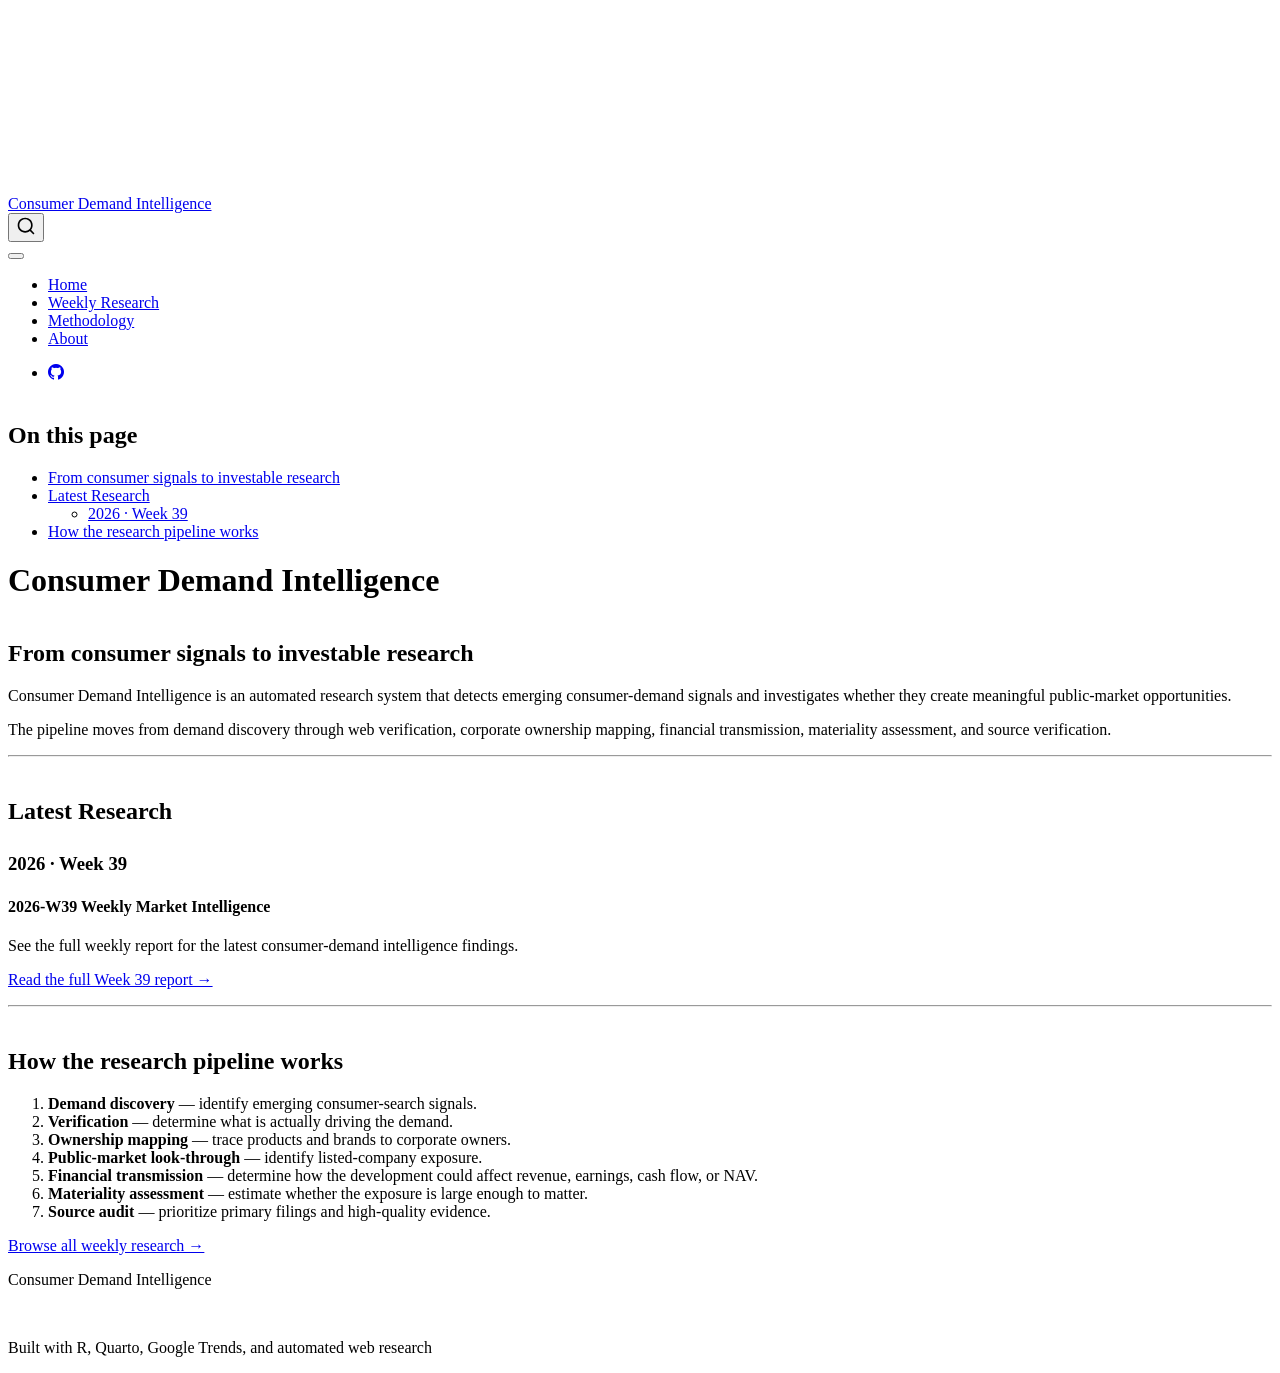
==== commit ee4c02b1: "Built site for gh-pages" ====
--- a/index.html
+++ b/index.html
@@ -45,7 +45,7 @@
 <link href="site_libs/quarto-html/quarto-syntax-highlighting-64a204ab8560d761af7679ceaba22944.css" rel="stylesheet" id="quarto-text-highlighting-styles">
 <script src="site_libs/bootstrap/bootstrap.min.js"></script>
 <link href="site_libs/bootstrap/bootstrap-icons.css" rel="stylesheet">
-<link href="site_libs/bootstrap/bootstrap-3e9b1289f5f353c49b617ce48ad2bc38.min.css" rel="stylesheet" append-hash="true" id="quarto-bootstrap" data-mode="light">
+<link href="site_libs/bootstrap/bootstrap-55617497126496852ff9f5a59253c640.min.css" rel="stylesheet" append-hash="true" id="quarto-bootstrap" data-mode="light">
 <script id="quarto-search-options" type="application/json">{
   "location": "navbar",
   "copy-button": false,
@@ -137,7 +137,7 @@
   <li><a href="#from-consumer-signals-to-investable-research" id="toc-from-consumer-signals-to-investable-research" class="nav-link active" data-scroll-target="#from-consumer-signals-to-investable-research">From consumer signals to investable research</a></li>
   <li><a href="#latest-research" id="toc-latest-research" class="nav-link" data-scroll-target="#latest-research">Latest Research</a>
   <ul class="collapse">
-  <li><a href="#week-38" id="toc-week-38" class="nav-link" data-scroll-target="#week-38">2026 · Week 38</a></li>
+  <li><a href="#week-39" id="toc-week-39" class="nav-link" data-scroll-target="#week-39">2026 · Week 39</a></li>
   </ul></li>
   <li><a href="#how-the-research-pipeline-works" id="toc-how-the-research-pipeline-works" class="nav-link" data-scroll-target="#how-the-research-pipeline-works">How the research pipeline works</a></li>
   </ul>
@@ -174,12 +174,12 @@
 <section id="latest-research" class="level2">
 <h2 class="anchored" data-anchor-id="latest-research">Latest Research</h2>
 <!-- LATEST-RESEARCH-START -->
-<section id="week-38" class="level3">
-<h3 class="anchored" data-anchor-id="week-38">2026 · Week 38</h3>
-<section id="w38-weekly-market-intelligence" class="level4">
-<h4 class="anchored" data-anchor-id="w38-weekly-market-intelligence">2026-W38 Weekly Market Intelligence</h4>
+<section id="week-39" class="level3">
+<h3 class="anchored" data-anchor-id="week-39">2026 · Week 39</h3>
+<section id="w39-weekly-market-intelligence" class="level4">
+<h4 class="anchored" data-anchor-id="w39-weekly-market-intelligence">2026-W39 Weekly Market Intelligence</h4>
 <p>See the full weekly report for the latest consumer-demand intelligence findings.</p>
-<p><a href="./research/2026-W38.html">Read the full Week 38 report →</a></p>
+<p><a href="./research/2026-W39.html">Read the full Week 39 report →</a></p>
 <!-- LATEST-RESEARCH-END -->
 <hr>
 </section>
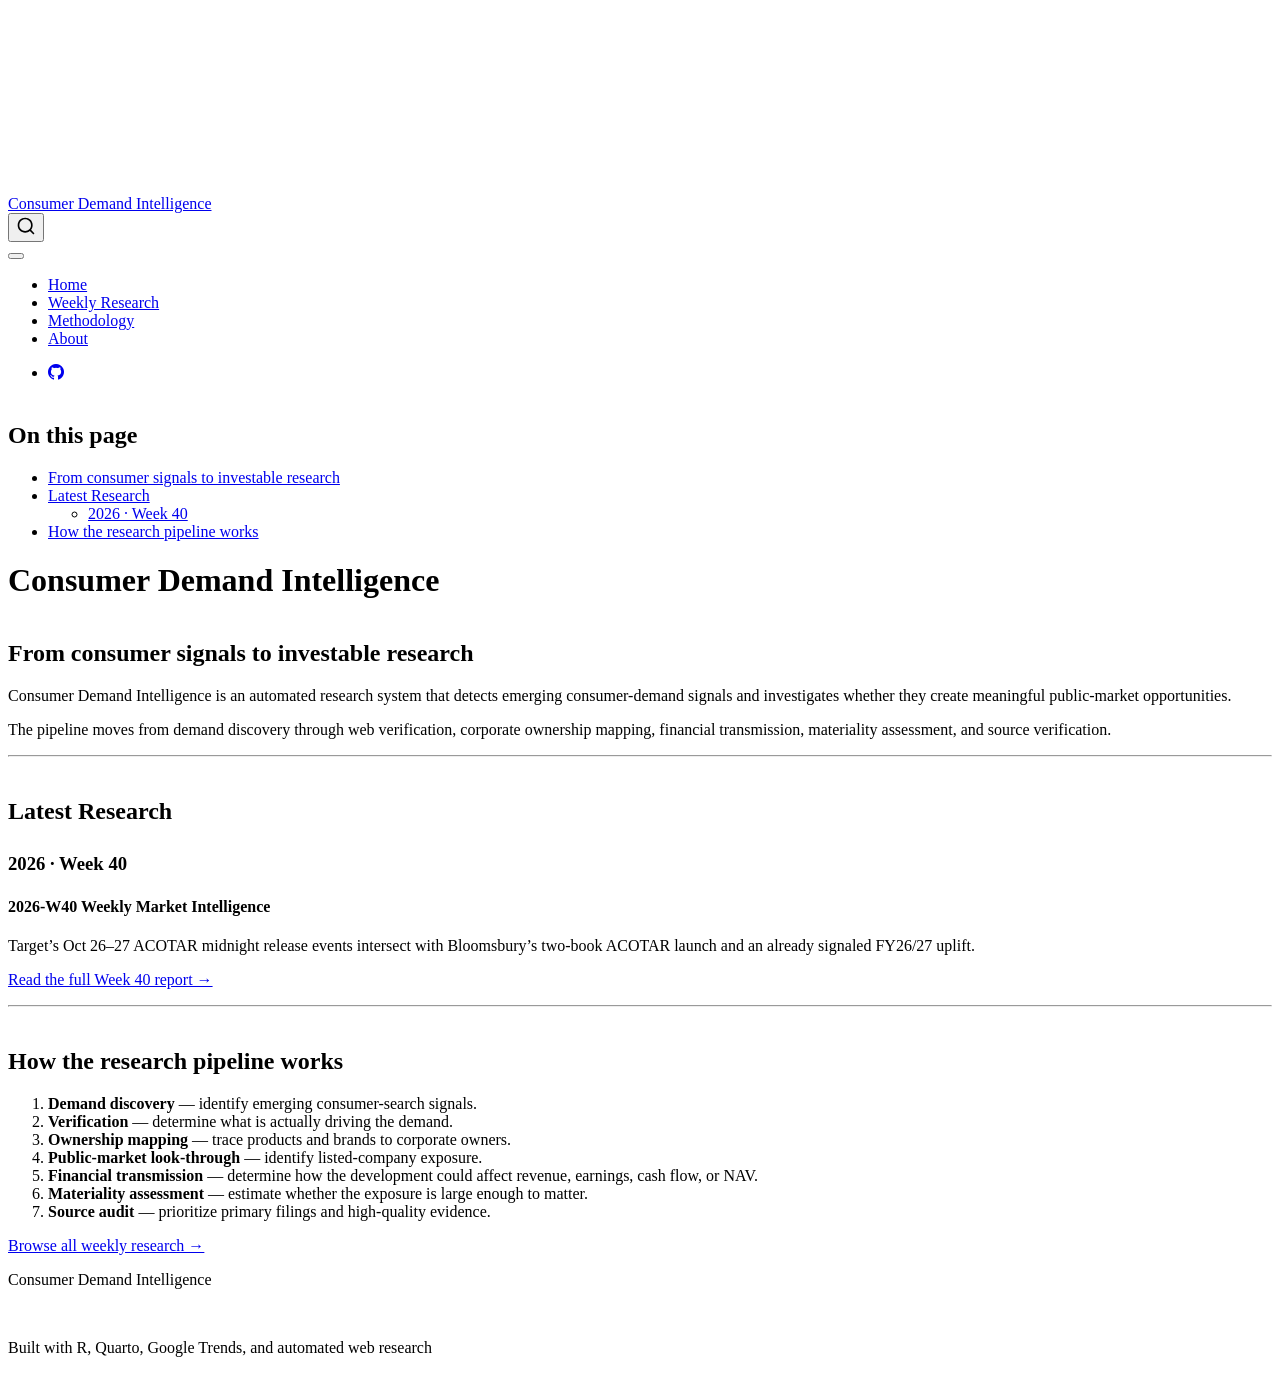
==== commit c44c75ba: "Built site for gh-pages" ====
--- a/index.html
+++ b/index.html
@@ -137,7 +137,7 @@
   <li><a href="#from-consumer-signals-to-investable-research" id="toc-from-consumer-signals-to-investable-research" class="nav-link active" data-scroll-target="#from-consumer-signals-to-investable-research">From consumer signals to investable research</a></li>
   <li><a href="#latest-research" id="toc-latest-research" class="nav-link" data-scroll-target="#latest-research">Latest Research</a>
   <ul class="collapse">
-  <li><a href="#week-39" id="toc-week-39" class="nav-link" data-scroll-target="#week-39">2026 · Week 39</a></li>
+  <li><a href="#week-40" id="toc-week-40" class="nav-link" data-scroll-target="#week-40">2026 · Week 40</a></li>
   </ul></li>
   <li><a href="#how-the-research-pipeline-works" id="toc-how-the-research-pipeline-works" class="nav-link" data-scroll-target="#how-the-research-pipeline-works">How the research pipeline works</a></li>
   </ul>
@@ -174,12 +174,12 @@
 <section id="latest-research" class="level2">
 <h2 class="anchored" data-anchor-id="latest-research">Latest Research</h2>
 <!-- LATEST-RESEARCH-START -->
-<section id="week-39" class="level3">
-<h3 class="anchored" data-anchor-id="week-39">2026 · Week 39</h3>
-<section id="w39-weekly-market-intelligence" class="level4">
-<h4 class="anchored" data-anchor-id="w39-weekly-market-intelligence">2026-W39 Weekly Market Intelligence</h4>
-<p>See the full weekly report for the latest consumer-demand intelligence findings.</p>
-<p><a href="./research/2026-W39.html">Read the full Week 39 report →</a></p>
+<section id="week-40" class="level3">
+<h3 class="anchored" data-anchor-id="week-40">2026 · Week 40</h3>
+<section id="w40-weekly-market-intelligence" class="level4">
+<h4 class="anchored" data-anchor-id="w40-weekly-market-intelligence">2026-W40 Weekly Market Intelligence</h4>
+<p>Target’s Oct 26–27 ACOTAR midnight release events intersect with Bloomsbury’s two-book ACOTAR launch and an already signaled FY26/27 uplift.</p>
+<p><a href="./research/2026-W40.html">Read the full Week 40 report →</a></p>
 <!-- LATEST-RESEARCH-END -->
 <hr>
 </section>
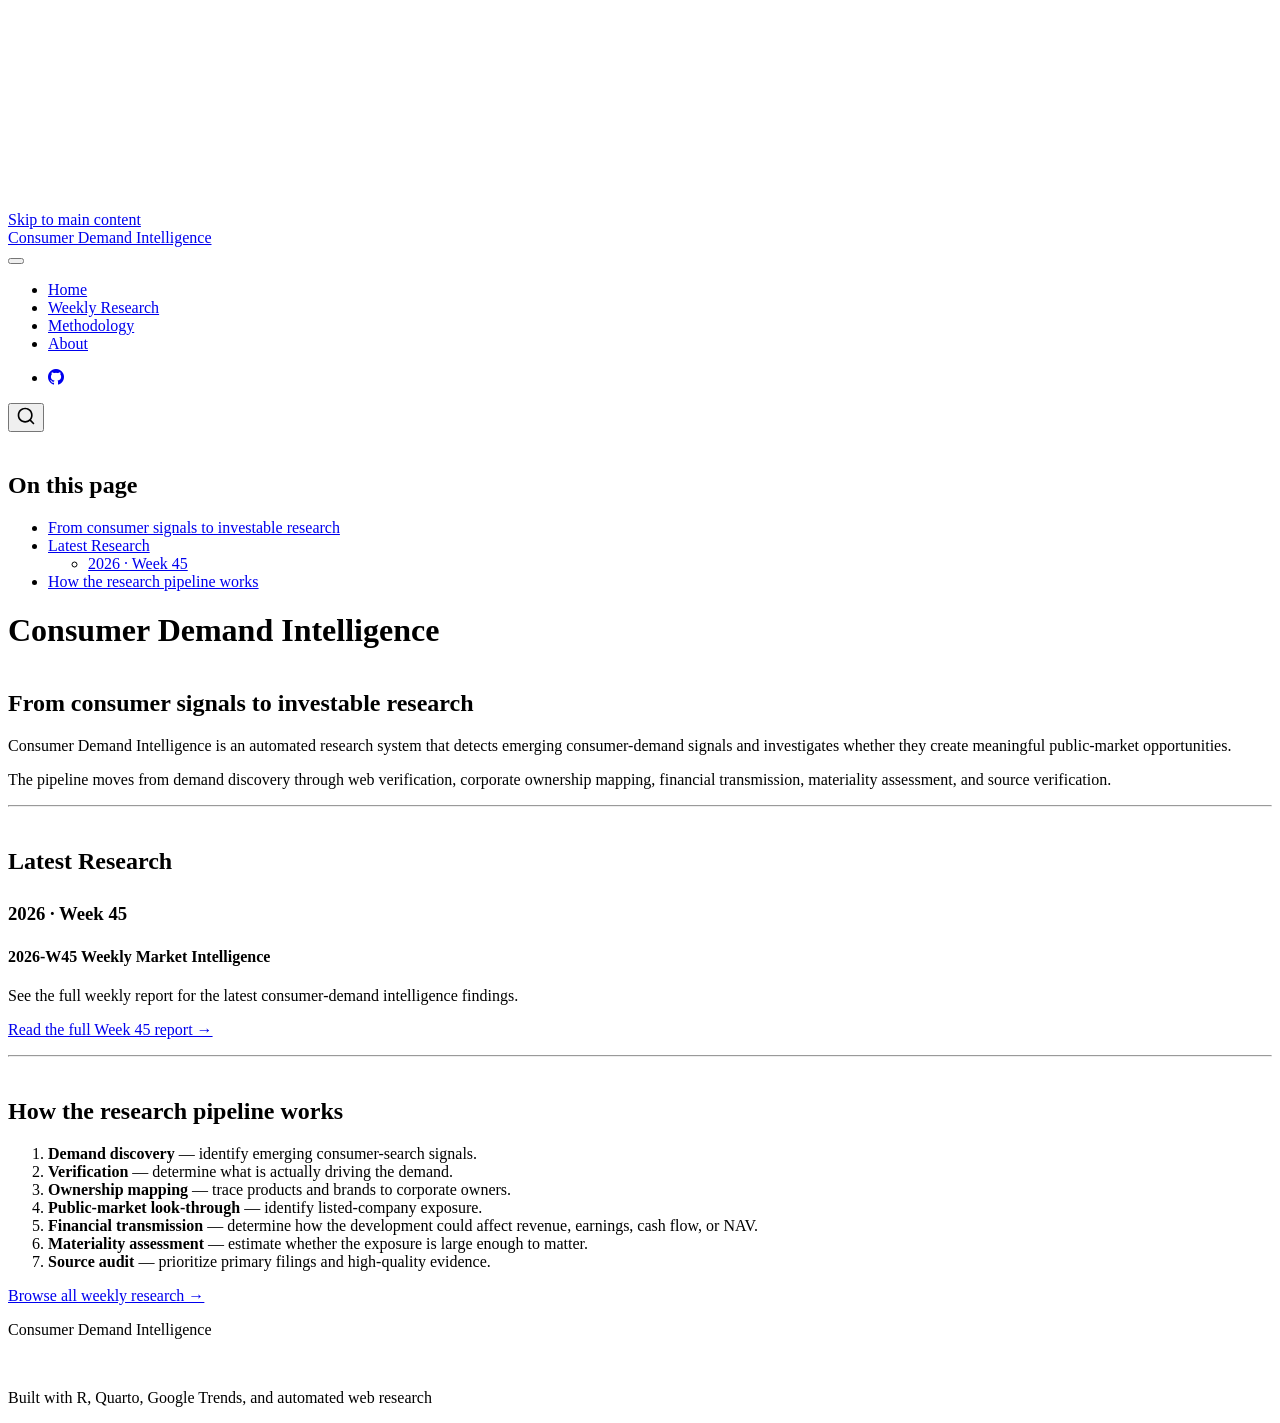
==== commit 18b0ba02: "Built site for gh-pages" ====
--- a/index.html
+++ b/index.html
@@ -2,7 +2,7 @@
 <html xmlns="http://www.w3.org/1999/xhtml" lang="en" xml:lang="en"><head>
 
 <meta charset="utf-8">
-<meta name="generator" content="quarto-1.10.18">
+<meta name="generator" content="quarto-1.11.9">
 
 <meta name="viewport" content="width=device-width, initial-scale=1.0, user-scalable=yes">
 
@@ -38,14 +38,15 @@
 <meta name="quarto:offset" content="./">
 <script src="site_libs/quarto-html/quarto.js" type="module"></script>
 <script src="site_libs/quarto-html/tabsets/tabsets.js" type="module"></script>
+<script src="site_libs/quarto-html/scrollable-regions/scrollable-regions.js" type="module"></script>
 <script src="site_libs/quarto-html/popper.min.js"></script>
 <script src="site_libs/quarto-html/tippy.umd.min.js"></script>
 <script src="site_libs/quarto-html/anchor.min.js"></script>
 <link href="site_libs/quarto-html/tippy.css" rel="stylesheet">
-<link href="site_libs/quarto-html/quarto-syntax-highlighting-64a204ab8560d761af7679ceaba22944.css" rel="stylesheet" id="quarto-text-highlighting-styles">
+<link href="site_libs/quarto-html/quarto-syntax-highlighting-63b5708e65d6cd79cd7618c58d0c21e7.css" rel="stylesheet" id="quarto-text-highlighting-styles">
 <script src="site_libs/bootstrap/bootstrap.min.js"></script>
 <link href="site_libs/bootstrap/bootstrap-icons.css" rel="stylesheet">
-<link href="site_libs/bootstrap/bootstrap-55617497126496852ff9f5a59253c640.min.css" rel="stylesheet" append-hash="true" id="quarto-bootstrap" data-mode="light">
+<link href="site_libs/bootstrap/bootstrap-8d3ad9c781c51ccd60b292c95058b2c2.min.css" rel="stylesheet" append-hash="true" id="quarto-bootstrap" data-mode="light">
 <script id="quarto-search-options" type="application/json">{
   "location": "navbar",
   "copy-button": false,
@@ -78,19 +79,18 @@
 <link rel="stylesheet" href="styles.css">
 </head>
 
-<body class="nav-fixed quarto-light">
+<body class="nav-fixed quarto-light"><a id="quarto-skip-link" class="visually-hidden-focusable" href="#quarto-document-content">Skip to main content</a>
 
 <div id="quarto-search-results"></div>
   <header id="quarto-header" class="headroom fixed-top">
-    <nav class="navbar navbar-expand-lg " data-bs-theme="dark">
+    <nav class="navbar navbar-expand-lg " data-bs-theme="dark" aria-label="Site">
       <div class="navbar-container container-fluid">
       <div class="navbar-brand-container mx-auto">
     <a class="navbar-brand" href="./index.html">
     <span class="navbar-title">Consumer Demand Intelligence</span>
     </a>
   </div>
-            <div id="quarto-search" class="" title="Search"></div>
-          <button class="navbar-toggler" type="button" data-bs-toggle="collapse" data-bs-target="#navbarCollapse" aria-controls="navbarCollapse" role="menu" aria-expanded="false" aria-label="Toggle navigation" onclick="if (window.quartoToggleHeadroom) { window.quartoToggleHeadroom(); }">
+          <button class="navbar-toggler" type="button" data-bs-toggle="collapse" data-bs-target="#navbarCollapse" aria-controls="navbarCollapse" aria-expanded="false" aria-label="Toggle navigation" onclick="if (window.quartoToggleHeadroom) { window.quartoToggleHeadroom(); }">
   <span class="navbar-toggler-icon"></span>
 </button>
           <div class="collapse navbar-collapse" id="navbarCollapse">
@@ -122,6 +122,7 @@
           </div> <!-- /navcollapse -->
             <div class="quarto-navbar-tools">
 </div>
+            <div id="quarto-search" class="" title="Search"></div>
       </div> <!-- /container-fluid -->
     </nav>
 </header>
@@ -130,21 +131,21 @@
 <!-- sidebar -->
 <!-- margin-sidebar -->
     <div id="quarto-margin-sidebar" class="sidebar margin-sidebar">
-        <nav id="TOC" role="doc-toc" class="toc-active">
+        <nav id="TOC" role="doc-toc" aria-labelledby="toc-title" class="toc-active">
     <h2 id="toc-title">On this page</h2>
    
   <ul>
   <li><a href="#from-consumer-signals-to-investable-research" id="toc-from-consumer-signals-to-investable-research" class="nav-link active" data-scroll-target="#from-consumer-signals-to-investable-research">From consumer signals to investable research</a></li>
   <li><a href="#latest-research" id="toc-latest-research" class="nav-link" data-scroll-target="#latest-research">Latest Research</a>
   <ul class="collapse">
-  <li><a href="#week-40" id="toc-week-40" class="nav-link" data-scroll-target="#week-40">2026 · Week 40</a></li>
+  <li><a href="#week-45" id="toc-week-45" class="nav-link" data-scroll-target="#week-45">2026 · Week 45</a></li>
   </ul></li>
   <li><a href="#how-the-research-pipeline-works" id="toc-how-the-research-pipeline-works" class="nav-link" data-scroll-target="#how-the-research-pipeline-works">How the research pipeline works</a></li>
   </ul>
 </nav>
     </div>
 <!-- main -->
-<main class="content column-page-left" id="quarto-document-content">
+<main class="content column-page-left" id="quarto-document-content" tabindex="-1">
 
 <header id="title-block-header" class="quarto-title-block default">
 <div class="quarto-title">
@@ -174,12 +175,12 @@
 <section id="latest-research" class="level2">
 <h2 class="anchored" data-anchor-id="latest-research">Latest Research</h2>
 <!-- LATEST-RESEARCH-START -->
-<section id="week-40" class="level3">
-<h3 class="anchored" data-anchor-id="week-40">2026 · Week 40</h3>
-<section id="w40-weekly-market-intelligence" class="level4">
-<h4 class="anchored" data-anchor-id="w40-weekly-market-intelligence">2026-W40 Weekly Market Intelligence</h4>
-<p>Target’s Oct 26–27 ACOTAR midnight release events intersect with Bloomsbury’s two-book ACOTAR launch and an already signaled FY26/27 uplift.</p>
-<p><a href="./research/2026-W40.html">Read the full Week 40 report →</a></p>
+<section id="week-45" class="level3">
+<h3 class="anchored" data-anchor-id="week-45">2026 · Week 45</h3>
+<section id="w45-weekly-market-intelligence" class="level4">
+<h4 class="anchored" data-anchor-id="w45-weekly-market-intelligence">2026-W45 Weekly Market Intelligence</h4>
+<p>See the full weekly report for the latest consumer-demand intelligence findings.</p>
+<p><a href="./research/2026-W45.html">Read the full Week 45 report →</a></p>
 <!-- LATEST-RESEARCH-END -->
 <hr>
 </section>
@@ -276,11 +277,30 @@
       var localhostRegex = new RegExp(/^(?:http|https):\/\/localhost\:?[0-9]*\//);
       var mailtoRegex = new RegExp(/^mailto:/);
         var filterRegex = new RegExp("https:\/\/JosePenaS\.github\.io\/consumer-demand-intelligence\/");
+      const newWindowLabel = "(opens in a new tab)";
+      const newWindowNoteId = "quarto-ext-newwindow-label";
+      // Links reference one hidden label through aria-describedby, so the
+      // announcement never changes their accessible name.
+      var describeNewWindow = (link) => {
+        if (!window.document.getElementById(newWindowNoteId)) {
+          var newWindowNote = window.document.createElement("span");
+          newWindowNote.id = newWindowNoteId;
+          newWindowNote.hidden = true;
+          newWindowNote.textContent = newWindowLabel;
+          window.document.body.appendChild(newWindowNote);
+        }
+        var describedBy = (link.getAttribute("aria-describedby") || "").split(/\s+/).filter(Boolean);
+        if (!describedBy.includes(newWindowNoteId)) {
+          describedBy.push(newWindowNoteId);
+          link.setAttribute("aria-describedby", describedBy.join(" "));
+        }
+      }
       var isInternal = (href) => {
           return filterRegex.test(href) || localhostRegex.test(href) || mailtoRegex.test(href);
       }
       // Inspect non-navigation links and adorn them if external
-     var links = window.document.querySelectorAll('a[href]:not(.nav-link):not(.navbar-brand):not(.toc-action):not(.sidebar-link):not(.sidebar-item-toggle):not(.pagination-link):not(.no-external):not([aria-hidden]):not(.dropdown-item):not(.quarto-navigation-tool):not(.about-link)');
+      window.quartoDecorateExternalLinks = function (root) {
+     var links = (root || window.document).querySelectorAll('a[href]:not(.nav-link):not(.navbar-brand):not(.toc-action):not(.sidebar-link):not(.sidebar-item-toggle):not(.pagination-link):not(.no-external):not([aria-hidden]):not(.dropdown-item):not(.quarto-navigation-tool):not(.about-link)');
       for (var i=0; i<links.length; i++) {
         const link = links[i];
         if (!isInternal(link.href)) {
@@ -294,8 +314,70 @@
             if (link.getAttribute("rel") === null) {
               link.setAttribute("rel", "noopener");
             }
-        }
-      }
+            describeNewWindow(link);
+          if (!link.classList.contains('no-external-icon')) {
+          }
+        }
+      }
+      };
+      window.quartoDecorateExternalLinks(window.document);
+    // Esc closes the popup (WCAG 1.4.13) and focus leaving both trigger and
+    // popup closes it (WCAG 2.4.11); tippy handles neither for interactive popups.
+    const hideOnEscAndFocusOut = {
+      name: 'hideOnEscAndFocusOut',
+      defaultValue: true,
+      fn(instance) {
+        const dismiss = () => {
+          // A show scheduled by the trigger delay would otherwise reopen it
+          instance.clearDelayTimeouts();
+          instance.hide();
+        };
+        const onKeyDown = (event) => {
+          if (event.key !== 'Escape') {
+            return;
+          }
+          // Keep Esc from also reaching page handlers (e.g. reveal.js overview),
+          // except an open reveal.js slide menu, which Esc should close too.
+          // The menu handles keys only when its keyboard option is on.
+          const menuHandlesEsc = window.Reveal?.getPlugin?.('menu')?.isOpen() &&
+            window.Reveal.getConfig().menu?.keyboard !== false;
+          if (!menuHandlesEsc) {
+            event.stopPropagation();
+          }
+          if (instance.popper.contains(window.document.activeElement)) {
+            // Disabled while refocusing so the focus trigger does not reopen it
+            instance.disable();
+            instance.reference.focus();
+            instance.enable();
+          }
+          dismiss();
+        };
+        const onFocusOut = (event) => {
+          const target = event.relatedTarget;
+          if (target && !instance.reference.contains(target) &&
+              !instance.popper.contains(target)) {
+            dismiss();
+          }
+        };
+        // On the trigger too: a click trigger (code-annotations: select) has no
+        // blur handling. Attached for the instance's lifetime so leaving the
+        // trigger also cancels a show still pending on the trigger delay.
+        instance.reference.addEventListener('focusout', onFocusOut);
+        return {
+          onShow() {
+            window.document.addEventListener('keydown', onKeyDown, true);
+            instance.popper.addEventListener('focusout', onFocusOut);
+          },
+          onHide() {
+            window.document.removeEventListener('keydown', onKeyDown, true);
+            instance.popper.removeEventListener('focusout', onFocusOut);
+          },
+          onDestroy() {
+            instance.reference.removeEventListener('focusout', onFocusOut);
+          },
+        };
+      },
+    };
     function tippyHover(el, contentFn, onTriggerFn, onUntriggerFn) {
       const config = {
         allowHTML: true,
@@ -309,6 +391,7 @@
         interactiveBorder: 10,
         theme: 'quarto',
         placement: 'bottom-start',
+        plugins: [hideOnEscAndFocusOut],
       };
       if (contentFn) {
         config.content = contentFn;
@@ -471,44 +554,54 @@
           const lineIds = lines.map((line) => {
             return targetCell + "-" + line;
           })
-          let top = null;
-          let height = null;
-          let parent = null;
+          // Each band is positioned against its own containing block, which is
+          // not the offsetParent of the lines, so place it from client rects.
+          const placeBand = (band, firstEl, lastEl, codeBlock) => {
+            const container = band.offsetParent;
+            if (container === null) {
+              return;
+            }
+            const containerRect = container.getBoundingClientRect();
+            // Reveal.js scales slides with a transform, so convert client
+            // pixels back to the CSS pixels of the container.
+            const scale = containerRect.height / container.offsetHeight || 1;
+            const firstRect = firstEl.getBoundingClientRect();
+            const lastRect = lastEl.getBoundingClientRect();
+            const top = (firstRect.top - containerRect.top) / scale - container.clientTop + container.scrollTop;
+            const height = (lastRect.bottom - firstRect.top) / scale;
+            band.style.top = top - 2 + "px";
+            band.style.height = height + 4 + "px";
+            if (codeBlock) {
+              // Without the copy button wrapper, the containing block is wider
+              // than the code block, so span the code block explicitly.
+              const blockRect = codeBlock.getBoundingClientRect();
+              band.style.left = (blockRect.left - containerRect.left) / scale - container.clientLeft + container.scrollLeft + "px";
+              band.style.width = blockRect.width / scale + "px";
+            }
+          };
           if (lineIds.length > 0) {
-              //compute the position of the single el (top and bottom and make a div)
-              const el = window.document.getElementById(lineIds[0]);
-              top = el.offsetTop;
-              height = el.offsetHeight;
-              parent = el.parentElement.parentElement;
-            if (lineIds.length > 1) {
-              const lastEl = window.document.getElementById(lineIds[lineIds.length - 1]);
-              const bottom = lastEl.offsetTop + lastEl.offsetHeight;
-              height = bottom - top;
-            }
-            if (top !== null && height !== null && parent !== null) {
-              // cook up a div (if necessary) and position it 
-              let div = window.document.getElementById("code-annotation-line-highlight");
-              if (div === null) {
-                div = window.document.createElement("div");
-                div.setAttribute("id", "code-annotation-line-highlight");
-                div.style.position = 'absolute';
-                parent.appendChild(div);
-              }
-              div.style.top = top - 2 + "px";
-              div.style.height = height + 4 + "px";
-              div.style.left = 0;
-              let gutterDiv = window.document.getElementById("code-annotation-line-highlight-gutter");
-              if (gutterDiv === null) {
-                gutterDiv = window.document.createElement("div");
-                gutterDiv.setAttribute("id", "code-annotation-line-highlight-gutter");
-                gutterDiv.style.position = 'absolute';
-                const codeCell = window.document.getElementById(targetCell);
-                const gutter = codeCell.querySelector('.code-annotation-gutter');
-                gutter.appendChild(gutterDiv);
-              }
-              gutterDiv.style.top = top - 2 + "px";
-              gutterDiv.style.height = height + 4 + "px";
-            }
+            const el = window.document.getElementById(lineIds[0]);
+            const lastEl = window.document.getElementById(lineIds[lineIds.length - 1]);
+            const parent = el.parentElement.parentElement;
+            // cook up a div (if necessary) and position it
+            let div = window.document.getElementById("code-annotation-line-highlight");
+            if (div === null) {
+              div = window.document.createElement("div");
+              div.setAttribute("id", "code-annotation-line-highlight");
+              div.style.position = 'absolute';
+              parent.appendChild(div);
+            }
+            placeBand(div, el, lastEl, parent.closest("div.sourceCode") || parent);
+            let gutterDiv = window.document.getElementById("code-annotation-line-highlight-gutter");
+            if (gutterDiv === null) {
+              gutterDiv = window.document.createElement("div");
+              gutterDiv.setAttribute("id", "code-annotation-line-highlight-gutter");
+              gutterDiv.style.position = 'absolute';
+              const codeCell = window.document.getElementById(targetCell);
+              const gutter = codeCell.querySelector('.code-annotation-gutter');
+              gutter.appendChild(gutterDiv);
+            }
+            placeBand(gutterDiv, el, lastEl);
             selectedAnnoteEl = annoteEl;
           }
         };
@@ -607,6 +700,9 @@
     }
   });
   </script>
+  <script type="application/javascript">
+  window.quartoScrollableRegionsLabels = {"code":"Scrollable code","output":"Scrollable output"};
+  </script>
 </div> <!-- /content -->
 <footer class="footer">
   <div class="nav-footer">
--- a/site_libs/quarto-html/quarto-syntax-highlighting-63b5708e65d6cd79cd7618c58d0c21e7.css
+++ b/site_libs/quarto-html/quarto-syntax-highlighting-63b5708e65d6cd79cd7618c58d0c21e7.css
@@ -0,0 +1,236 @@
+/* quarto syntax highlight colors */
+:root {
+  --quarto-hl-ot-color: #003B4F;
+  --quarto-hl-at-color: #657422;
+  --quarto-hl-ss-color: #20794D;
+  --quarto-hl-an-color: #5E5E5E;
+  --quarto-hl-fu-color: #4758AB;
+  --quarto-hl-st-color: #20794D;
+  --quarto-hl-cf-color: #003B4F;
+  --quarto-hl-op-color: #5E5E5E;
+  --quarto-hl-er-color: #AD0000;
+  --quarto-hl-bn-color: #AD0000;
+  --quarto-hl-al-color: #AD0000;
+  --quarto-hl-va-color: #111111;
+  --quarto-hl-bu-color: inherit;
+  --quarto-hl-ex-color: inherit;
+  --quarto-hl-pp-color: #AD0000;
+  --quarto-hl-in-color: #5E5E5E;
+  --quarto-hl-vs-color: #20794D;
+  --quarto-hl-wa-color: #5E5E5E;
+  --quarto-hl-do-color: #5E5E5E;
+  --quarto-hl-im-color: #00769E;
+  --quarto-hl-ch-color: #20794D;
+  --quarto-hl-dt-color: #AD0000;
+  --quarto-hl-fl-color: #AD0000;
+  --quarto-hl-co-color: #5E5E5E;
+  --quarto-hl-cv-color: #5E5E5E;
+  --quarto-hl-cn-color: #8f5902;
+  --quarto-hl-sc-color: #5E5E5E;
+  --quarto-hl-dv-color: #AD0000;
+  --quarto-hl-kw-color: #003B4F;
+}
+
+/* other quarto variables */
+:root {
+  --quarto-font-monospace: SFMono-Regular, Menlo, Monaco, Consolas, "Liberation Mono", "Courier New", monospace;
+}
+
+/* syntax highlight based on Pandoc's rules */
+pre > code.sourceCode > span {
+  color: #003B4F;
+}
+
+code.sourceCode > span {
+  color: #003B4F;
+}
+
+div.sourceCode,
+div.sourceCode pre.sourceCode {
+  color: #003B4F;
+}
+
+/* Normal */
+code span {
+  color: #003B4F;
+}
+
+/* Alert */
+code span.al {
+  color: #AD0000;
+  font-style: inherit;
+}
+
+/* Annotation */
+code span.an {
+  color: #5E5E5E;
+  font-style: inherit;
+}
+
+/* Attribute */
+code span.at {
+  color: #657422;
+  font-style: inherit;
+}
+
+/* BaseN */
+code span.bn {
+  color: #AD0000;
+  font-style: inherit;
+}
+
+/* BuiltIn */
+code span.bu {
+  font-style: inherit;
+}
+
+/* ControlFlow */
+code span.cf {
+  color: #003B4F;
+  font-weight: bold;
+  font-style: inherit;
+}
+
+/* Char */
+code span.ch {
+  color: #20794D;
+  font-style: inherit;
+}
+
+/* Constant */
+code span.cn {
+  color: #8f5902;
+  font-style: inherit;
+}
+
+/* Comment */
+code span.co {
+  color: #5E5E5E;
+  font-style: inherit;
+}
+
+/* CommentVar */
+code span.cv {
+  color: #5E5E5E;
+  font-style: italic;
+}
+
+/* Documentation */
+code span.do {
+  color: #5E5E5E;
+  font-style: italic;
+}
+
+/* DataType */
+code span.dt {
+  color: #AD0000;
+  font-style: inherit;
+}
+
+/* DecVal */
+code span.dv {
+  color: #AD0000;
+  font-style: inherit;
+}
+
+/* Error */
+code span.er {
+  color: #AD0000;
+  font-style: inherit;
+}
+
+/* Extension */
+code span.ex {
+  font-style: inherit;
+}
+
+/* Float */
+code span.fl {
+  color: #AD0000;
+  font-style: inherit;
+}
+
+/* Function */
+code span.fu {
+  color: #4758AB;
+  font-style: inherit;
+}
+
+/* Import */
+code span.im {
+  color: #00769E;
+  font-style: inherit;
+}
+
+/* Information */
+code span.in {
+  color: #5E5E5E;
+  font-style: inherit;
+}
+
+/* Keyword */
+code span.kw {
+  color: #003B4F;
+  font-weight: bold;
+  font-style: inherit;
+}
+
+/* Operator */
+code span.op {
+  color: #5E5E5E;
+  font-style: inherit;
+}
+
+/* Other */
+code span.ot {
+  color: #003B4F;
+  font-style: inherit;
+}
+
+/* Preprocessor */
+code span.pp {
+  color: #AD0000;
+  font-style: inherit;
+}
+
+/* SpecialChar */
+code span.sc {
+  color: #5E5E5E;
+  font-style: inherit;
+}
+
+/* SpecialString */
+code span.ss {
+  color: #20794D;
+  font-style: inherit;
+}
+
+/* String */
+code span.st {
+  color: #20794D;
+  font-style: inherit;
+}
+
+/* Variable */
+code span.va {
+  color: #111111;
+  font-style: inherit;
+}
+
+/* VerbatimString */
+code span.vs {
+  color: #20794D;
+  font-style: inherit;
+}
+
+/* Warning */
+code span.wa {
+  color: #5E5E5E;
+  font-style: italic;
+}
+
+.prevent-inlining {
+  content: "</";
+}
+
+/*# sourceMappingURL=054cc16b9e9817627be6994582d2ffb5.css.map */
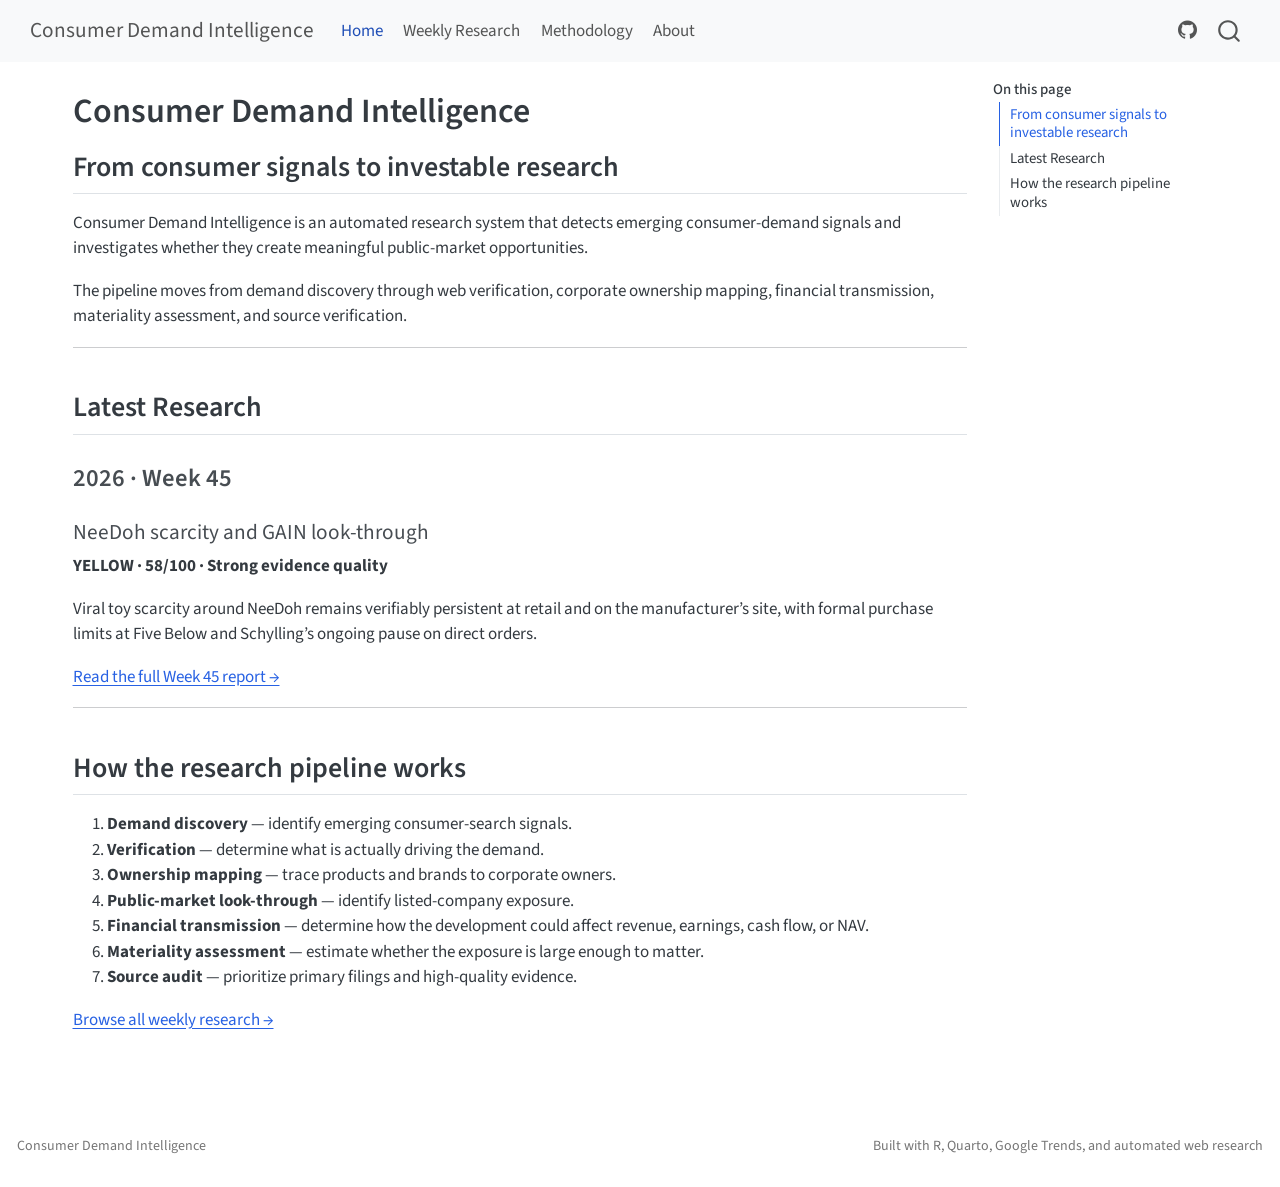
==== commit e00935e2: "Built site for gh-pages" ====
--- a/index.html
+++ b/index.html
@@ -46,7 +46,7 @@
 <link href="site_libs/quarto-html/quarto-syntax-highlighting-63b5708e65d6cd79cd7618c58d0c21e7.css" rel="stylesheet" id="quarto-text-highlighting-styles">
 <script src="site_libs/bootstrap/bootstrap.min.js"></script>
 <link href="site_libs/bootstrap/bootstrap-icons.css" rel="stylesheet">
-<link href="site_libs/bootstrap/bootstrap-8d3ad9c781c51ccd60b292c95058b2c2.min.css" rel="stylesheet" append-hash="true" id="quarto-bootstrap" data-mode="light">
+<link href="site_libs/bootstrap/bootstrap-cb61c712ca1a7fe70a83faed8e4da2d7.min.css" rel="stylesheet" append-hash="true" id="quarto-bootstrap" data-mode="light">
 <script id="quarto-search-options" type="application/json">{
   "location": "navbar",
   "copy-button": false,
@@ -177,9 +177,10 @@
 <!-- LATEST-RESEARCH-START -->
 <section id="week-45" class="level3">
 <h3 class="anchored" data-anchor-id="week-45">2026 · Week 45</h3>
-<section id="w45-weekly-market-intelligence" class="level4">
-<h4 class="anchored" data-anchor-id="w45-weekly-market-intelligence">2026-W45 Weekly Market Intelligence</h4>
-<p>See the full weekly report for the latest consumer-demand intelligence findings.</p>
+<section id="needoh-scarcity-and-gain-look-through" class="level4">
+<h4 class="anchored" data-anchor-id="needoh-scarcity-and-gain-look-through">NeeDoh scarcity and GAIN look-through</h4>
+<p><strong>YELLOW · 58/100 · Strong evidence quality</strong></p>
+<p>Viral toy scarcity around NeeDoh remains verifiably persistent at retail and on the manufacturer’s site, with formal purchase limits at Five Below and Schylling’s ongoing pause on direct orders.</p>
 <p><a href="./research/2026-W45.html">Read the full Week 45 report →</a></p>
 <!-- LATEST-RESEARCH-END -->
 <hr>
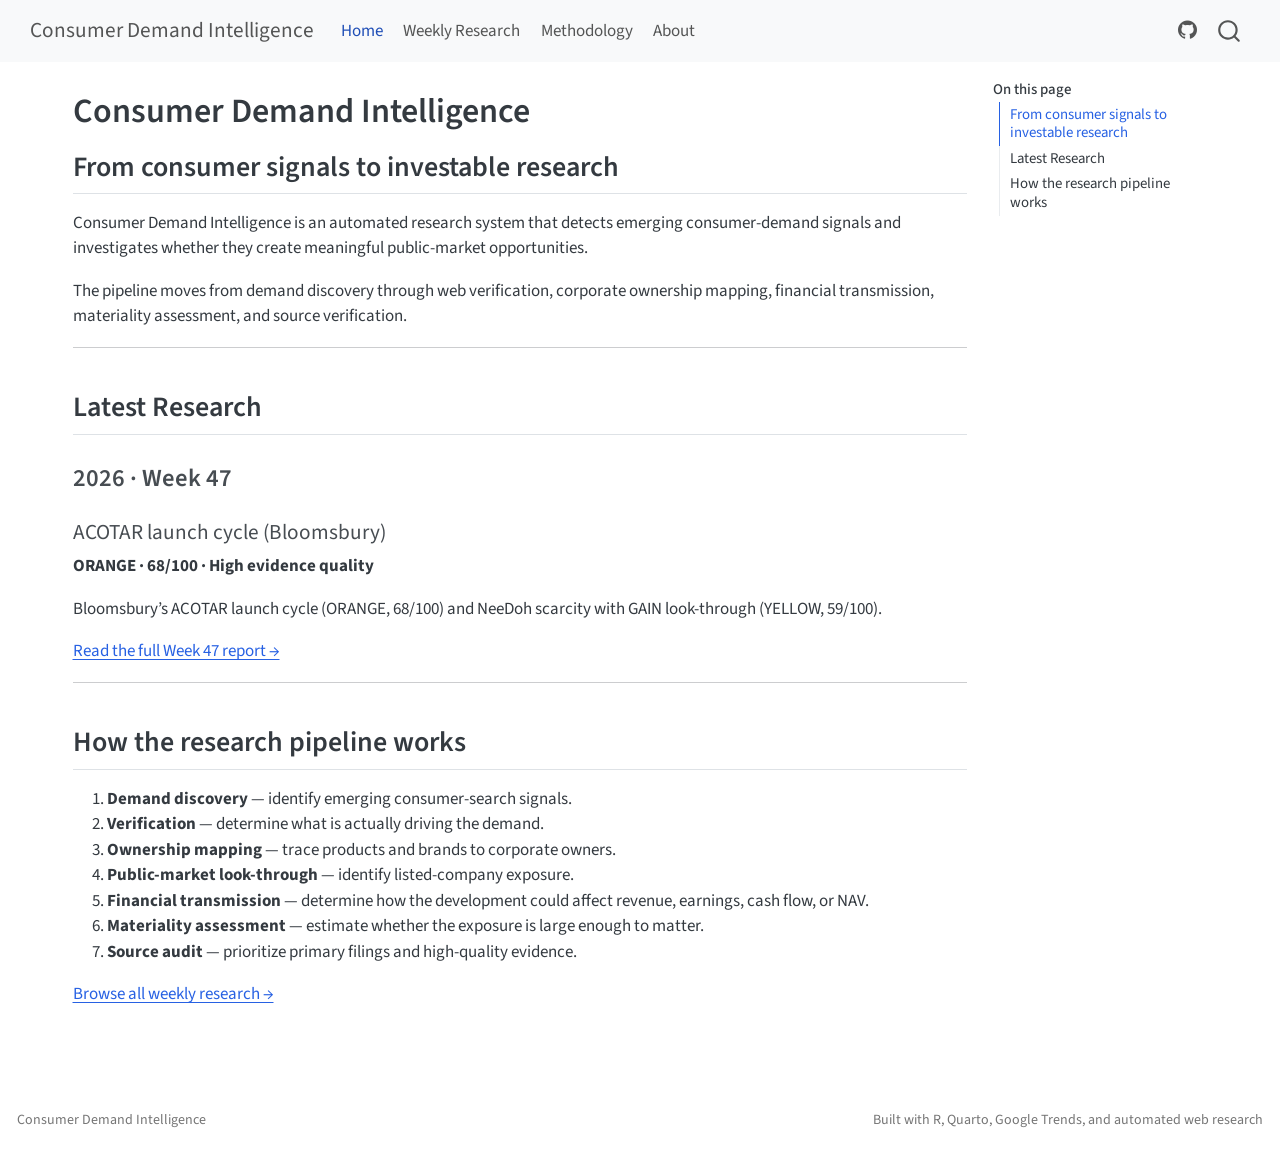
==== commit 1c33847c: "Built site for gh-pages" ====
--- a/index.html
+++ b/index.html
@@ -46,7 +46,7 @@
 <link href="site_libs/quarto-html/quarto-syntax-highlighting-63b5708e65d6cd79cd7618c58d0c21e7.css" rel="stylesheet" id="quarto-text-highlighting-styles">
 <script src="site_libs/bootstrap/bootstrap.min.js"></script>
 <link href="site_libs/bootstrap/bootstrap-icons.css" rel="stylesheet">
-<link href="site_libs/bootstrap/bootstrap-cb61c712ca1a7fe70a83faed8e4da2d7.min.css" rel="stylesheet" append-hash="true" id="quarto-bootstrap" data-mode="light">
+<link href="site_libs/bootstrap/bootstrap-f35a81a4717690815b2013502477d714.min.css" rel="stylesheet" append-hash="true" id="quarto-bootstrap" data-mode="light">
 <script id="quarto-search-options" type="application/json">{
   "location": "navbar",
   "copy-button": false,
@@ -138,7 +138,7 @@
   <li><a href="#from-consumer-signals-to-investable-research" id="toc-from-consumer-signals-to-investable-research" class="nav-link active" data-scroll-target="#from-consumer-signals-to-investable-research">From consumer signals to investable research</a></li>
   <li><a href="#latest-research" id="toc-latest-research" class="nav-link" data-scroll-target="#latest-research">Latest Research</a>
   <ul class="collapse">
-  <li><a href="#week-45" id="toc-week-45" class="nav-link" data-scroll-target="#week-45">2026 · Week 45</a></li>
+  <li><a href="#week-47" id="toc-week-47" class="nav-link" data-scroll-target="#week-47">2026 · Week 47</a></li>
   </ul></li>
   <li><a href="#how-the-research-pipeline-works" id="toc-how-the-research-pipeline-works" class="nav-link" data-scroll-target="#how-the-research-pipeline-works">How the research pipeline works</a></li>
   </ul>
@@ -175,13 +175,13 @@
 <section id="latest-research" class="level2">
 <h2 class="anchored" data-anchor-id="latest-research">Latest Research</h2>
 <!-- LATEST-RESEARCH-START -->
-<section id="week-45" class="level3">
-<h3 class="anchored" data-anchor-id="week-45">2026 · Week 45</h3>
-<section id="needoh-scarcity-and-gain-look-through" class="level4">
-<h4 class="anchored" data-anchor-id="needoh-scarcity-and-gain-look-through">NeeDoh scarcity and GAIN look-through</h4>
-<p><strong>YELLOW · 58/100 · Strong evidence quality</strong></p>
-<p>Viral toy scarcity around NeeDoh remains verifiably persistent at retail and on the manufacturer’s site, with formal purchase limits at Five Below and Schylling’s ongoing pause on direct orders.</p>
-<p><a href="./research/2026-W45.html">Read the full Week 45 report →</a></p>
+<section id="week-47" class="level3">
+<h3 class="anchored" data-anchor-id="week-47">2026 · Week 47</h3>
+<section id="acotar-launch-cycle-bloomsbury" class="level4">
+<h4 class="anchored" data-anchor-id="acotar-launch-cycle-bloomsbury">ACOTAR launch cycle (Bloomsbury)</h4>
+<p><strong>ORANGE · 68/100 · High evidence quality</strong></p>
+<p>Bloomsbury’s ACOTAR launch cycle (ORANGE, 68/100) and NeeDoh scarcity with GAIN look‑through (YELLOW, 59/100).</p>
+<p><a href="./research/2026-W47.html">Read the full Week 47 report →</a></p>
 <!-- LATEST-RESEARCH-END -->
 <hr>
 </section>
